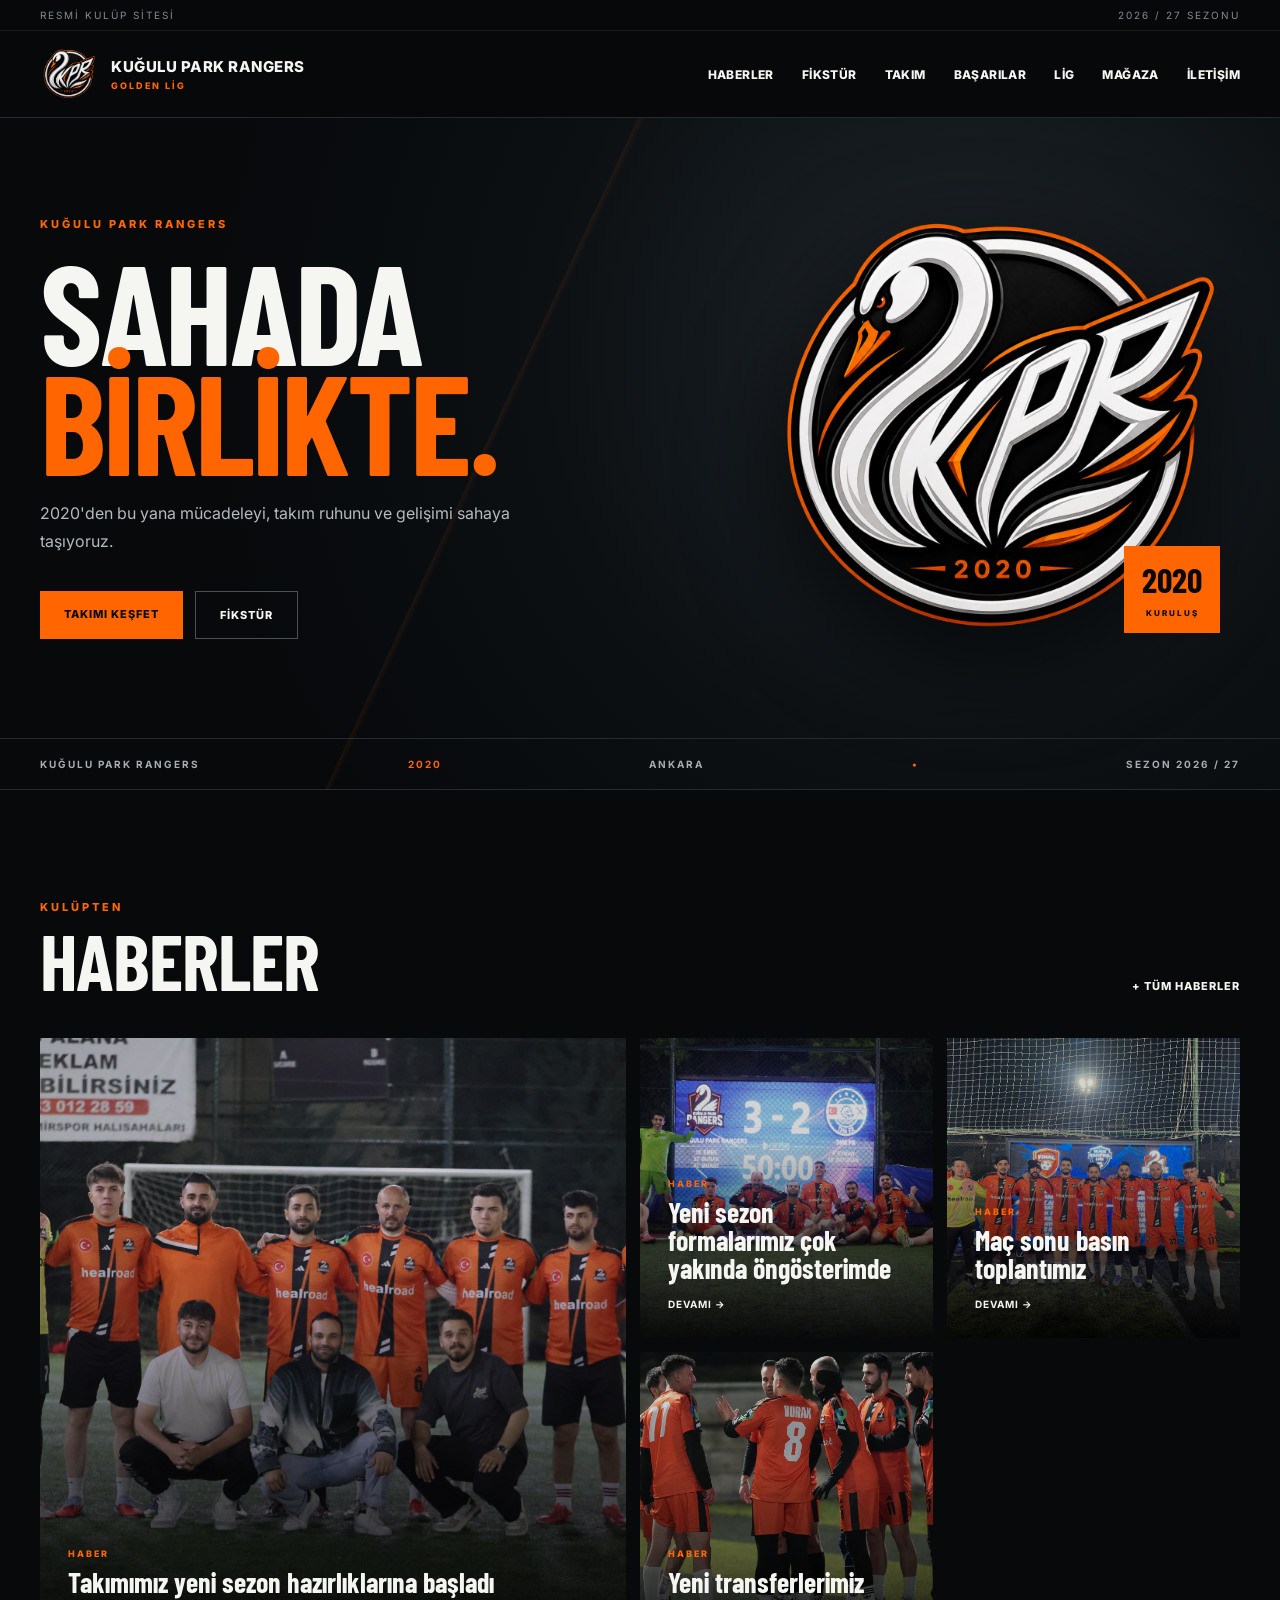
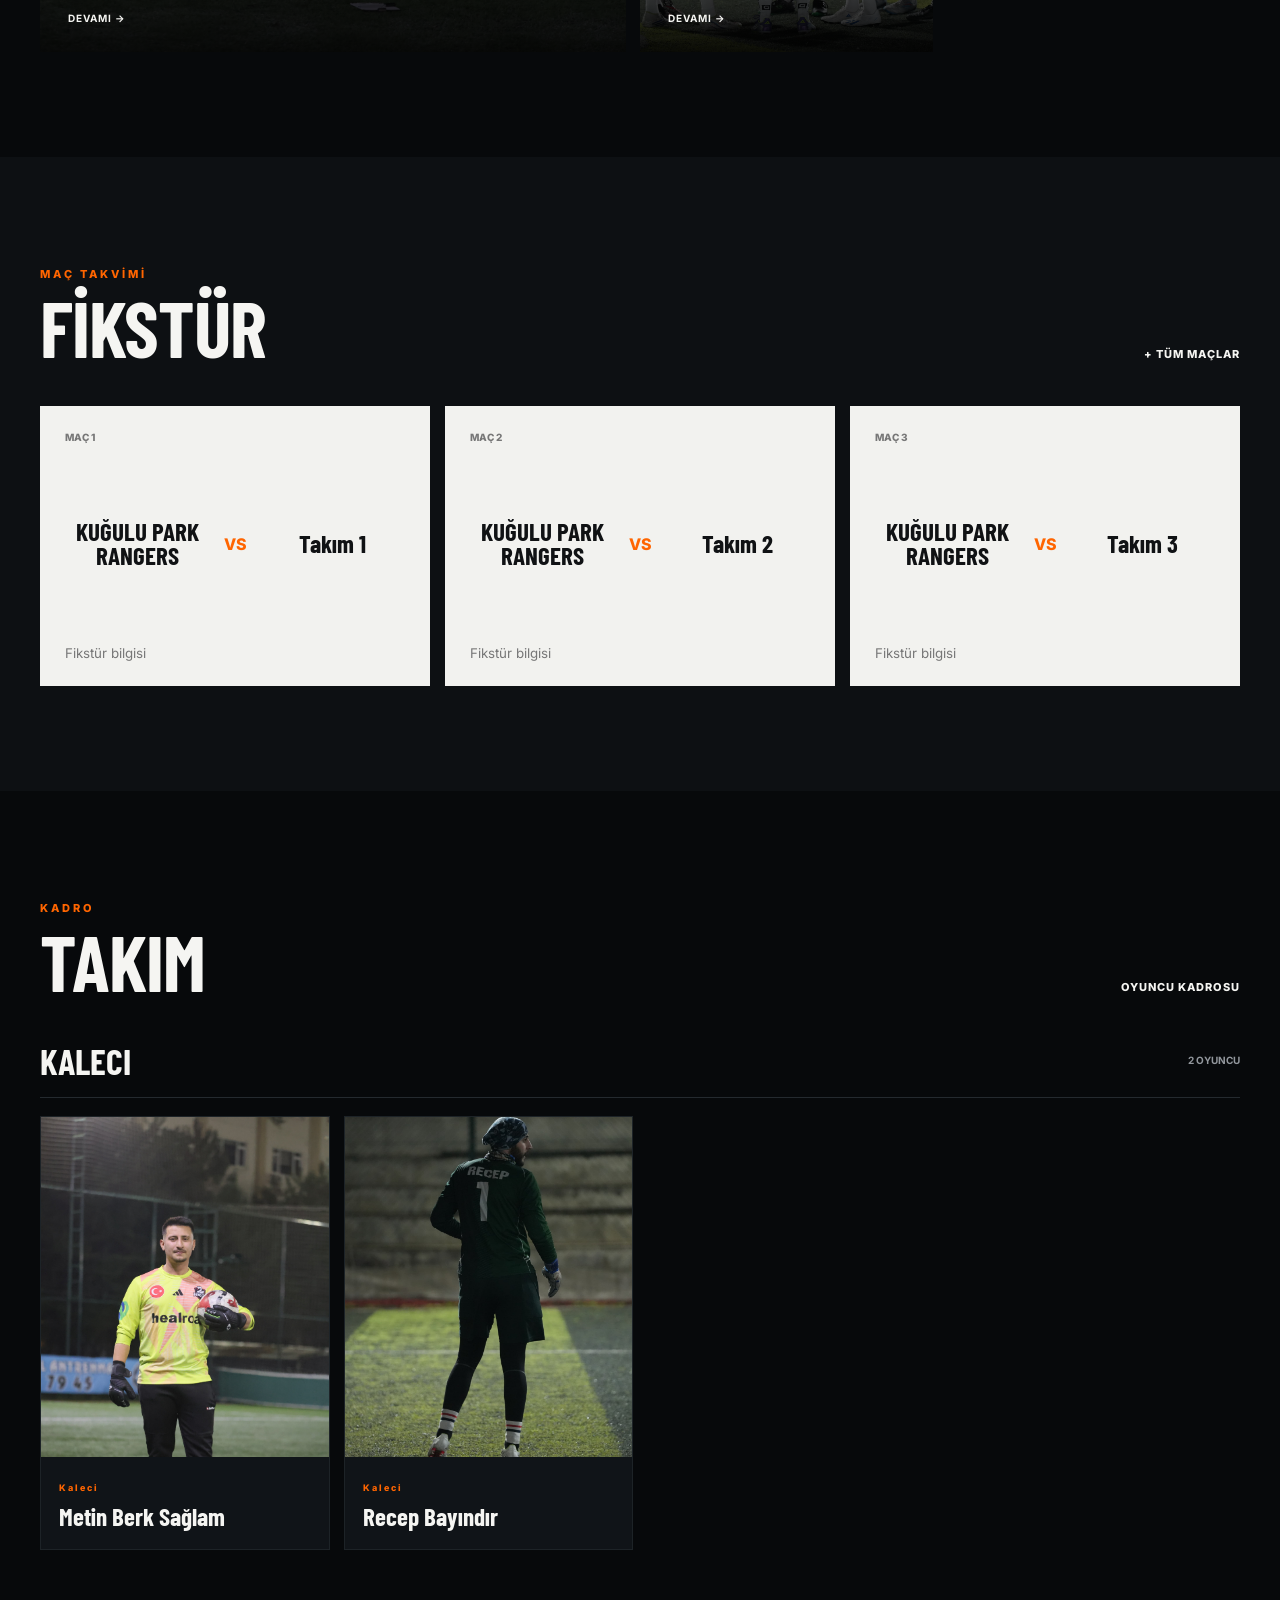
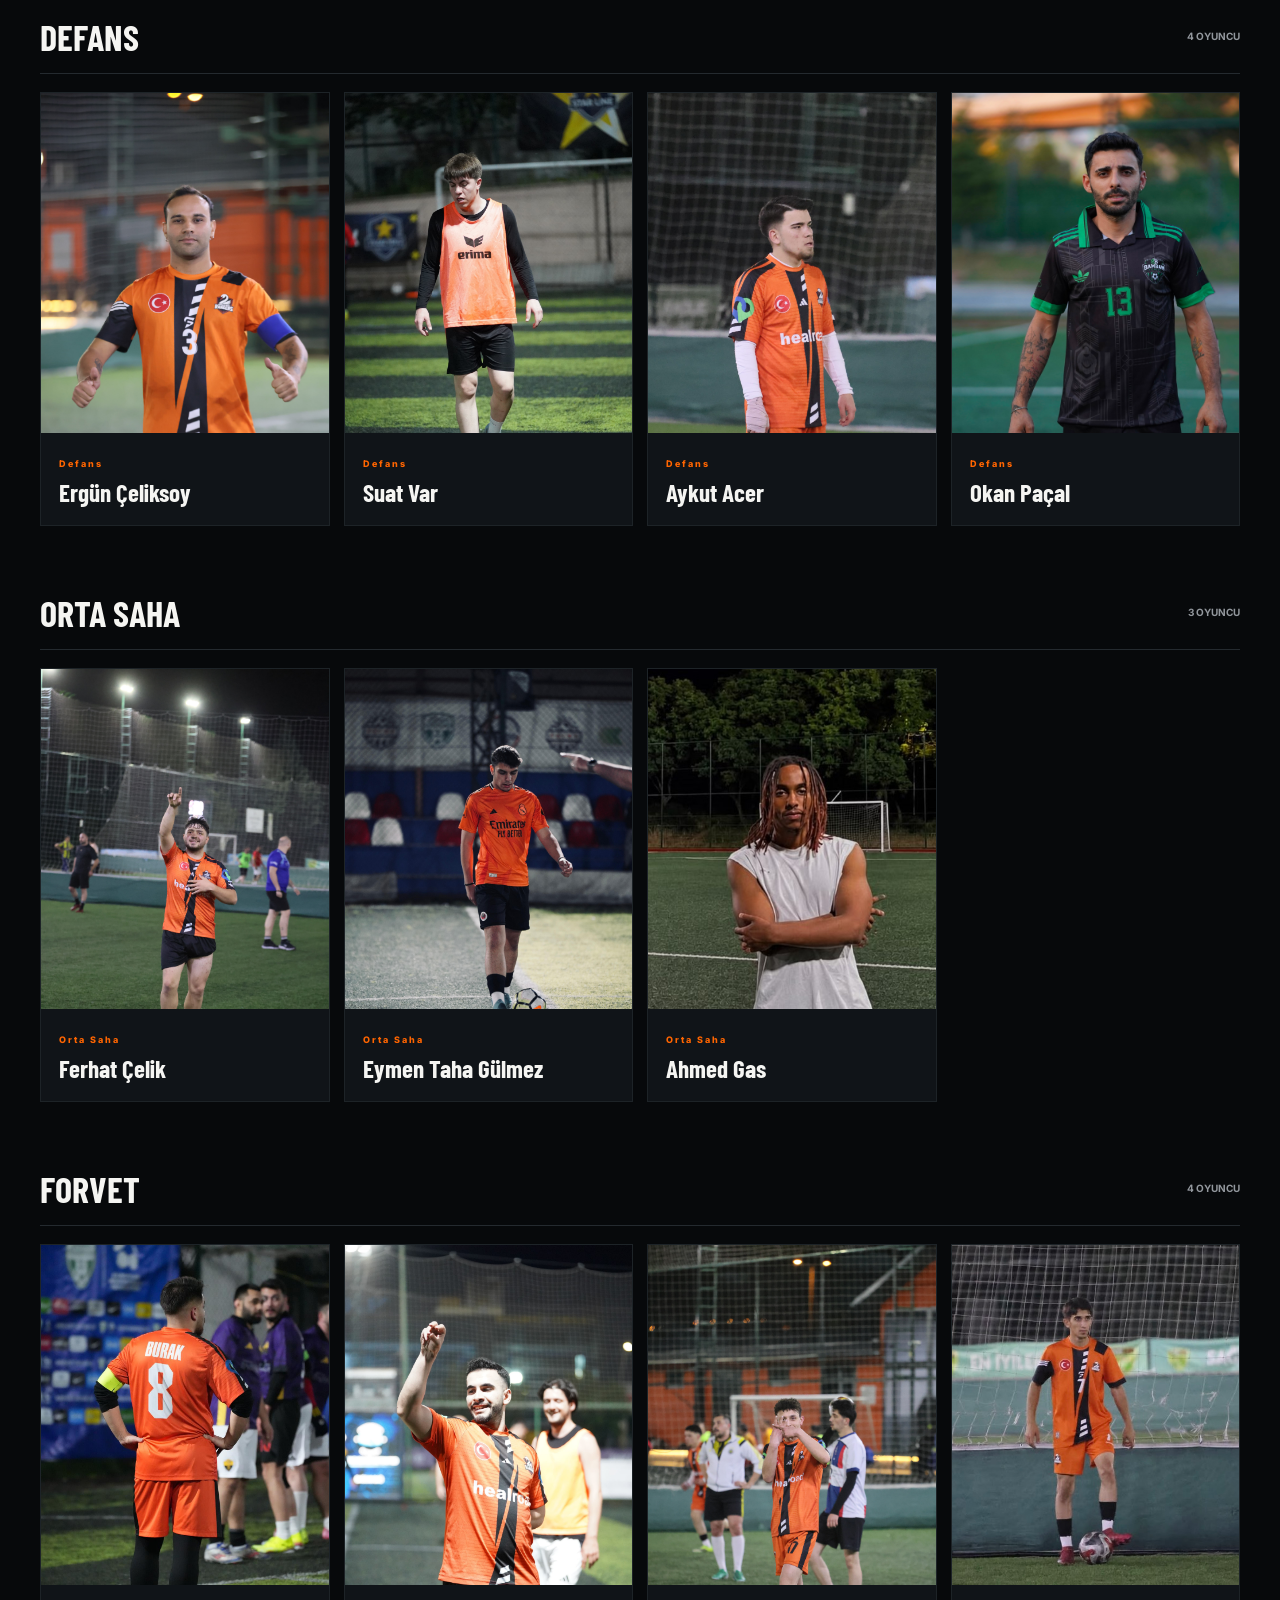
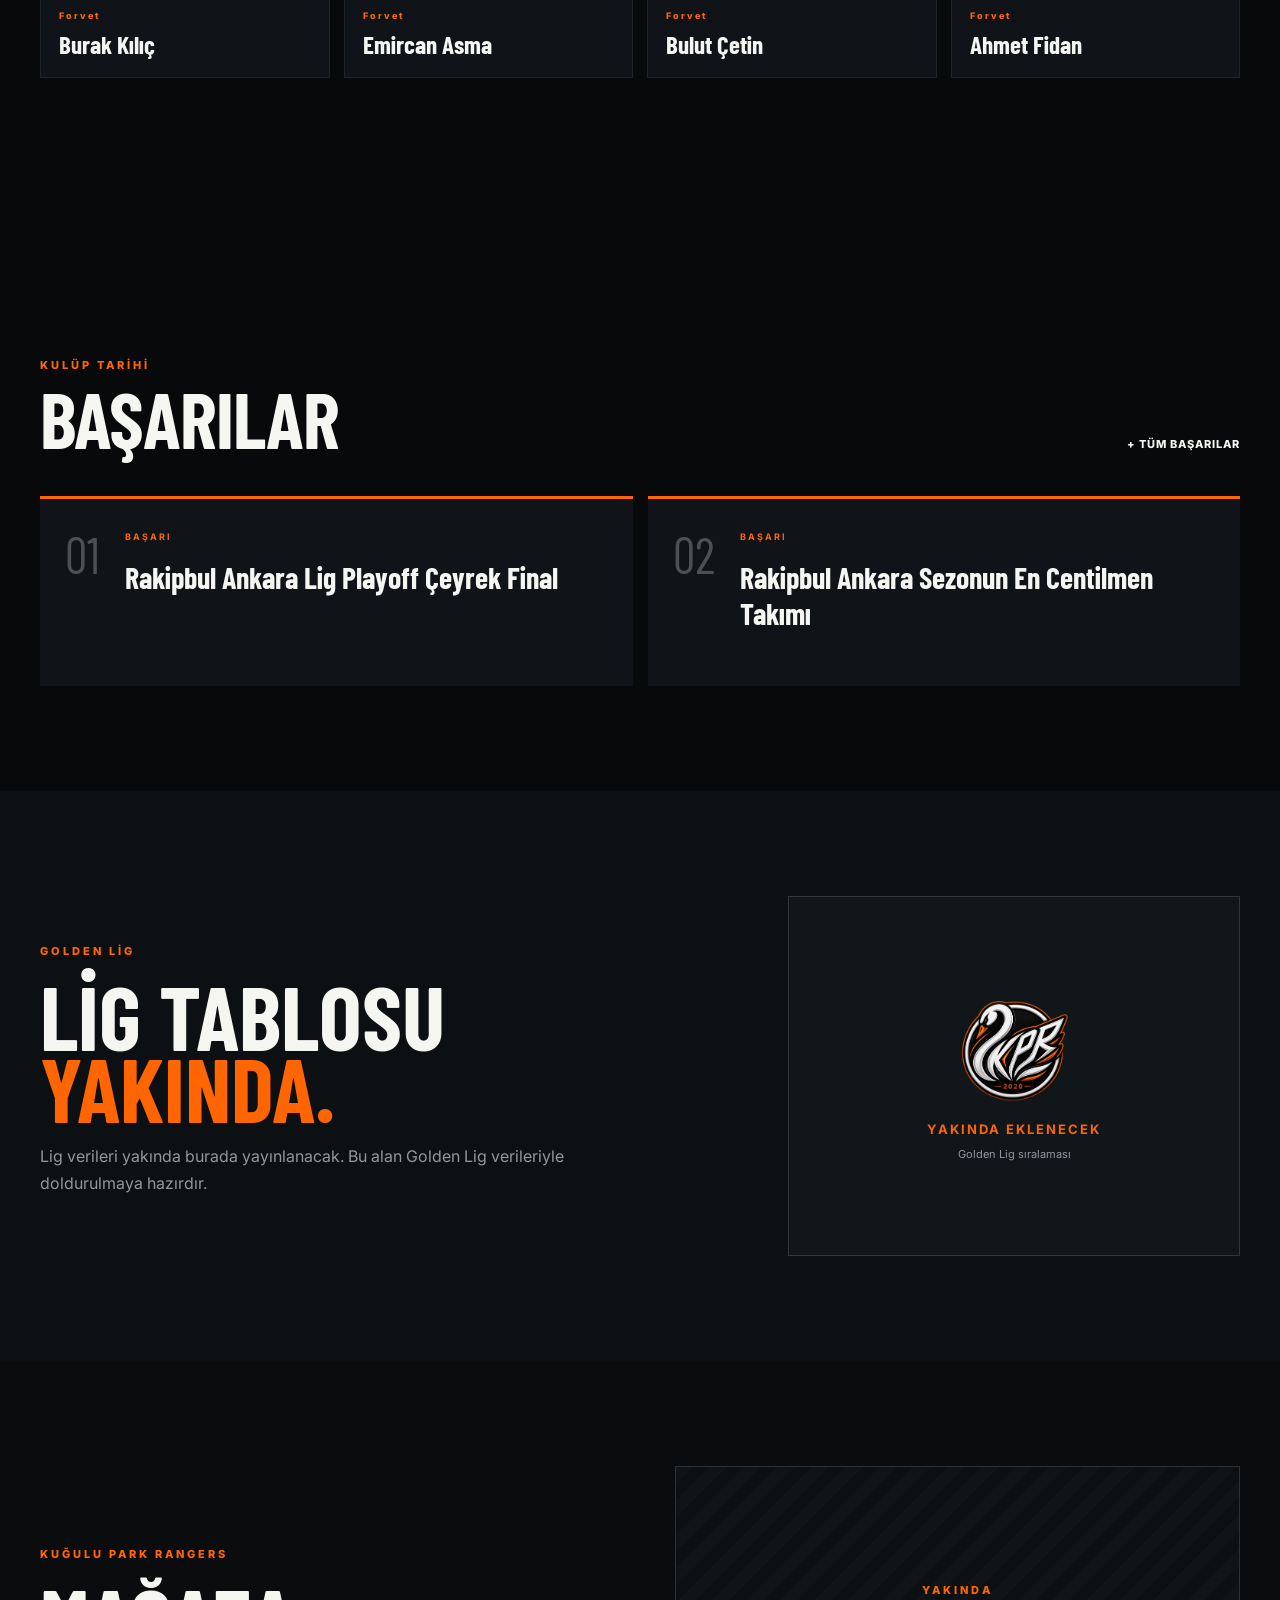
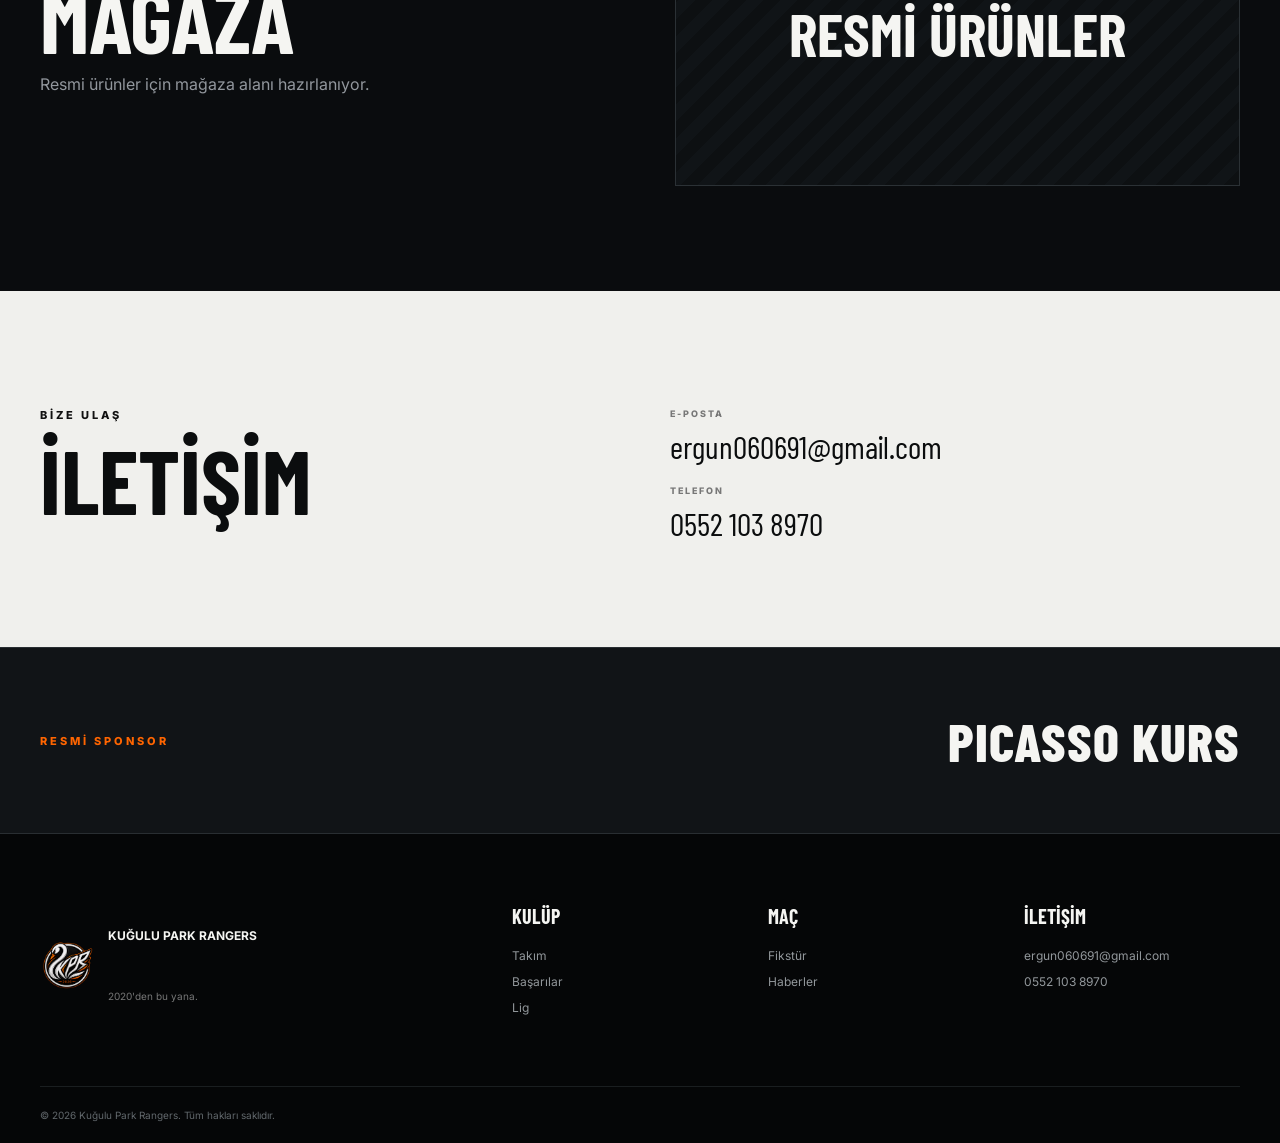
==== index.html @ 794f6999 "Add files via upload" ====
<!doctype html>
<html lang="tr">
<head>
<meta charset="utf-8">
<meta name="viewport" content="width=device-width,initial-scale=1">
<meta name="description" content="Kuğulu Park Rangers resmi kulüp sitesi">
<title>Kuğulu Park Rangers | Resmi Site</title>
<link rel="preconnect" href="https://fonts.googleapis.com">
<link rel="preconnect" href="https://fonts.gstatic.com" crossorigin>
<link href="https://fonts.googleapis.com/css2?family=Barlow+Condensed:wght@500;600;700;800&family=Inter:wght@400;500;600;700;800&display=swap" rel="stylesheet">
<link rel="stylesheet" href="css/style.css">
</head>
<body>
<header class="site-header">
  <div class="utility">
    <div class="wrap utility-in">
      <span>RESMİ KULÜP SİTESİ</span>
      <span>2026 / 27 SEZONU</span>
    </div>
  </div>
  <nav class="nav wrap">
    <a class="brand" href="index.html">
      <img src="assets/logo/logo.png" alt="Kuğulu Park Rangers">
      <span>KUĞULU PARK RANGERS<small>GOLDEN LİG</small></span>
    </a>
    <button class="menu-toggle" aria-label="Menüyü aç">☰</button>
    <div class="menu">
      <a href="#haberler">HABERLER</a>
      <a href="#takvim">FİKSTÜR</a>
      <a href="#takim">TAKIM</a>
      <a href="#basarilar">BAŞARILAR</a>
      <a href="#lig">LİG</a>
      <a href="#magaza">MAĞAZA</a>
      <a href="#iletisim">İLETİŞİM</a>
    </div>
  </nav>
</header>

<main>
<section class="hero">
  <div class="hero-grid wrap">
    <div class="hero-copy">
      <div class="eyebrow">KUĞULU PARK RANGERS</div>
      <h1>SAHADA<br><em>BİRLİKTE.</em></h1>
      <p>2020'den bu yana mücadeleyi, takım ruhunu ve gelişimi sahaya taşıyoruz.</p>
      <div class="hero-actions">
        <a class="btn orange" href="#takim">TAKIMI KEŞFET</a>
        <a class="btn line" href="#takvim">FİKSTÜR</a>
      </div>
    </div>
    <div class="hero-mark">
      <img src="assets/logo/logo.png" alt="">
      <div class="hero-stamp"><b>2020</b><span>KURULUŞ</span></div>
    </div>
  </div>
  <div class="hero-bottom">
    <div class="wrap ticker">
      <span>KUĞULU PARK RANGERS</span><b>2020</b><span>ANKARA</span><b>•</b><span>SEZON 2026 / 27</span>
    </div>
  </div>
</section>

<section id="haberler" class="section news-section">
  <div class="wrap">
    <div class="section-title"><div><span class="eyebrow">KULÜPTEN</span><h2>HABERLER</h2></div><span class="plus">+ TÜM HABERLER</span></div>
    <div id="news-grid" class="news-grid"></div>
  </div>
</section>

<section id="takvim" class="section dark-section">
  <div class="wrap">
    <div class="section-title"><div><span class="eyebrow">MAÇ TAKVİMİ</span><h2>FİKSTÜR</h2></div><span class="plus">+ TÜM MAÇLAR</span></div>
    <div id="fixtures" class="fixture-grid"></div>
  </div>
</section>

<section id="takim" class="section team-section">
  <div class="wrap">
    <div class="section-title"><div><span class="eyebrow">KADRO</span><h2>TAKIM</h2></div><span class="plus">OYUNCU KADROSU</span></div>
    <div id="squads"></div>
  </div>
</section>

<section id="basarilar" class="section achievement-section">
  <div class="wrap">
    <div class="section-title"><div><span class="eyebrow">KULÜP TARİHİ</span><h2>BAŞARILAR</h2></div><span class="plus">+ TÜM BAŞARILAR</span></div>
    <div id="achievements" class="achievement-grid"></div>
  </div>
</section>

<section id="lig" class="section league-section">
  <div class="wrap league-wrap">
    <div>
      <span class="eyebrow">GOLDEN LİG</span>
      <h2>LİG TABLOSU<br><em>YAKINDA.</em></h2>
      <p>Lig verileri yakında burada yayınlanacak. Bu alan Golden Lig verileriyle doldurulmaya hazırdır.</p>
    </div>
    <div class="league-card">
      <div class="league-badge"><img src="assets/logo/logo.png" alt=""></div>
      <strong>YAKINDA EKLENECEK</strong>
      <span>Golden Lig sıralaması</span>
    </div>
  </div>
</section>

<section id="magaza" class="section shop-section">
  <div class="wrap shop-wrap">
    <div>
      <span class="eyebrow">KUĞULU PARK RANGERS</span>
      <h2>MAĞAZA</h2>
      <p>Resmi ürünler için mağaza alanı hazırlanıyor.</p>
    </div>
    <div class="shop-placeholder">
      <span>YAKINDA</span>
      <b>RESMİ ÜRÜNLER</b>
    </div>
  </div>
</section>

<section id="iletisim" class="section contact-section">
  <div class="wrap contact-grid">
    <div><span class="eyebrow">BİZE ULAŞ</span><h2>İLETİŞİM</h2></div>
    <div class="contact-card">
      <span>E-POSTA</span><a href="mailto:ergun060691@gmail.com">ergun060691@gmail.com</a>
      <span>TELEFON</span><a href="tel:05521038970">0552 103 8970</a>
    </div>
  </div>
</section>

<section class="sponsor-section">
  <div class="wrap sponsor-in">
    <span class="eyebrow">RESMİ SPONSOR</span>
    <div class="sponsor-name">PICASSO KURS</div>
  </div>
</section>
</main>

<footer>
  <div class="wrap footer-grid">
    <div class="footer-brand"><img src="assets/logo/logo.png" alt=""><strong>KUĞULU PARK RANGERS</strong><span>2020'den bu yana.</span></div>
    <div><h4>KULÜP</h4><a href="#takim">Takım</a><a href="#basarilar">Başarılar</a><a href="#lig">Lig</a></div>
    <div><h4>MAÇ</h4><a href="#takvim">Fikstür</a><a href="#haberler">Haberler</a></div>
    <div><h4>İLETİŞİM</h4><a href="mailto:ergun060691@gmail.com">ergun060691@gmail.com</a><a href="tel:05521038970">0552 103 8970</a></div>
  </div>
  <div class="wrap copyright">© 2026 Kuğulu Park Rangers. Tüm hakları saklıdır.</div>
</footer>
<script src="js/data.js"></script>
<script src="js/app.js"></script>
</body>
</html>
---- css/style.css ----
:root{--black:#07090b;--black2:#0d1013;--panel:#12161a;--orange:#ff6500;--white:#f5f5f2;--muted:#92979d;--line:#242a2f}*{box-sizing:border-box}html{scroll-behavior:smooth}body{margin:0;background:var(--black);color:var(--white);font-family:Inter,Arial,sans-serif}a{color:inherit;text-decoration:none}.wrap{width:min(1420px,calc(100% - 80px));margin:auto}.site-header{position:sticky;top:0;z-index:50;background:rgba(7,9,11,.94);backdrop-filter:blur(16px);border-bottom:1px solid var(--line)}.utility{font-size:10px;letter-spacing:2px;color:#858b90;border-bottom:1px solid #171b1e}.utility-in{height:30px;display:flex;justify-content:space-between;align-items:center}.nav{height:86px;display:flex;align-items:center;gap:35px}.brand{display:flex;align-items:center;gap:13px;margin-right:auto}.brand img{width:58px;height:58px;object-fit:contain}.brand span{font-weight:800;letter-spacing:.5px;font-size:15px}.brand small{display:block;color:var(--orange);font-size:9px;letter-spacing:2px;margin-top:4px}.menu{display:flex;gap:28px;align-items:center}.menu a,.admin-link{font-size:12px;font-weight:800;letter-spacing:.4px}.menu a:hover,.admin-link:hover{color:var(--orange)}.admin-link{border:1px solid #353b40;padding:11px 14px}.menu-toggle{display:none;background:none;border:0;color:white;font-size:26px}.hero{min-height:670px;position:relative;overflow:hidden;background:radial-gradient(circle at 75% 35%,#20262b 0,#0c1013 40%,#07090b 72%)}.hero:before{content:"";position:absolute;inset:0;background:linear-gradient(115deg,transparent 40%,rgba(255,101,0,.08) 40.1%,transparent 40.5%)}.hero-grid{min-height:620px;display:grid;grid-template-columns:1.1fr .9fr;align-items:center;position:relative}.eyebrow{font-size:11px;font-weight:800;letter-spacing:3px;color:var(--orange)}h1,h2,h3,h4{font-family:"Barlow Condensed",sans-serif;margin:0}.hero h1{font-size:clamp(80px,11vw,170px);line-height:.78;letter-spacing:-3px;margin:24px 0}.hero h1 em,h2 em{font-style:normal;color:var(--orange)}.hero p{max-width:520px;color:#b5babd;line-height:1.8}.hero-actions{display:flex;gap:12px;margin-top:35px}.btn{padding:16px 24px;font-size:11px;font-weight:800;letter-spacing:1px}.btn.orange{background:var(--orange);color:#090a0b}.btn.line{border:1px solid #4a5055}.hero-mark{justify-self:end;position:relative;width:min(510px,90%);aspect-ratio:1}.hero-mark img{width:100%;height:100%;object-fit:contain;filter:drop-shadow(0 30px 50px rgba(0,0,0,.7))}.hero-stamp{position:absolute;bottom:40px;right:20px;background:var(--orange);color:#080909;padding:13px 18px;text-align:center}.hero-stamp b{font-family:"Barlow Condensed";font-size:34px;display:block}.hero-stamp span{font-size:8px;font-weight:800;letter-spacing:2px}.hero-bottom{border-top:1px solid #252b2f;border-bottom:1px solid #252b2f}.ticker{height:50px;display:flex;align-items:center;justify-content:space-between;font-size:10px;font-weight:700;letter-spacing:2px;color:#a8adb1}.ticker b{color:var(--orange)}.section{padding:105px 0}.dark-section{background:var(--black2)}.section-title{display:flex;align-items:end;justify-content:space-between;margin-bottom:45px}.section-title h2{font-size:78px;line-height:.85;margin-top:12px;letter-spacing:-1px}.plus{font-size:11px;font-weight:800;letter-spacing:1px}.news-grid{display:grid;grid-template-columns:2fr 1fr 1fr;gap:14px}.news-card{min-height:300px;position:relative;background:var(--panel);overflow:hidden}.news-card.featured{min-height:500px;grid-row:span 2}.news-img{position:absolute;inset:0;background:linear-gradient(135deg,#171b1f,#080a0b)}.news-img img{width:100%;height:100%;object-fit:cover;opacity:.82}.news-overlay{position:absolute;inset:0;display:flex;flex-direction:column;justify-content:end;padding:28px;background:linear-gradient(transparent 35%,rgba(0,0,0,.9))}.news-overlay span{font-size:9px;color:var(--orange);font-weight:800;letter-spacing:2px}.news-overlay h3{font-size:28px;line-height:1;margin:9px 0 16px}.news-overlay b{font-size:10px;letter-spacing:1px}.fixture-grid{display:grid;grid-template-columns:repeat(3,1fr);gap:15px}.fixture{background:#f2f2ef;color:#101214;min-height:280px;padding:25px;display:flex;flex-direction:column;justify-content:space-between}.fixture>span{font-size:10px;font-weight:800;color:#777}.fixture-teams{display:grid;grid-template-columns:1fr auto 1fr;align-items:center;gap:14px;text-align:center}.fixture-teams b{font-family:"Barlow Condensed";font-size:25px;line-height:.95}.fixture-teams i{color:var(--orange);font-style:normal;font-weight:800}.fixture small{color:#777}.squad-block{margin-bottom:65px}.squad-head{display:flex;align-items:center;justify-content:space-between;border-bottom:1px solid var(--line);padding-bottom:15px;margin-bottom:18px}.squad-head h3{font-size:36px}.squad-head span{font-size:10px;color:var(--muted);font-weight:700}.player-grid{display:grid;grid-template-columns:repeat(4,1fr);gap:14px}.player{background:#101418;min-height:350px;border:1px solid #1d2327}.player-photo{
    height:340px;
    width:100%;
    background:linear-gradient(145deg,#191e22,#090b0c);
    display:flex;
    align-items:flex-end;
    justify-content:center;
    overflow:hidden;
    position:relative;
}

.player-photo img{
    width:100%;
    height:100%;
    display:block;
    object-fit:cover;
    object-position:center top;
}.player-info{padding:18px}.player-info span{font-size:9px;color:var(--orange);font-weight:800;letter-spacing:2px}.player-info h4{font-size:25px;margin-top:6px}.achievement-grid{display:grid;grid-template-columns:1fr 1fr;gap:15px}.achievement{min-height:190px;border-top:3px solid var(--orange);background:#101418;padding:25px;display:flex;gap:25px}.achievement>span{font-family:"Barlow Condensed";font-size:50px;color:#4b5055}.achievement b{font-size:9px;letter-spacing:2px;color:var(--orange)}.achievement h3{font-size:30px;margin-top:15px}.league-section{background:#0d1012}.league-wrap{display:grid;grid-template-columns:1.2fr .8fr;align-items:center;gap:70px}.league-wrap h2{font-size:90px;line-height:.8;margin:20px 0}.league-wrap p{color:var(--muted);max-width:540px;line-height:1.7}.league-card{min-height:360px;border:1px solid #30363a;background:#11161a;display:flex;align-items:center;justify-content:center;flex-direction:column;gap:10px}.league-badge{width:120px;height:120px}.league-badge img{width:100%;height:100%;object-fit:contain}.league-card strong{font-size:13px;letter-spacing:2px;color:var(--orange)}.league-card span{font-size:11px;color:var(--muted)}.shop-section{background:#0a0c0e}.shop-wrap{display:grid;grid-template-columns:1fr 1fr;gap:70px;align-items:center}.shop-wrap h2,.contact-grid h2{font-size:90px;line-height:.8;margin:20px 0}.shop-wrap p{color:var(--muted)}.shop-placeholder{height:320px;border:1px solid #2b3135;background:repeating-linear-gradient(135deg,#101417,#101417 12px,#0d1012 12px,#0d1012 24px);display:flex;flex-direction:column;align-items:center;justify-content:center}.shop-placeholder span{color:var(--orange);font-size:11px;font-weight:800;letter-spacing:3px}.shop-placeholder b{font-family:"Barlow Condensed";font-size:60px}.contact-section{background:#f0f0ed;color:#0b0d0e}.contact-grid{display:grid;grid-template-columns:1fr 1fr;align-items:center;gap:60px}.contact-section .eyebrow{color:#111}.contact-card{display:grid;gap:8px}.contact-card span{font-size:9px;letter-spacing:2px;color:#777;font-weight:800;margin-top:12px}.contact-card a{font-family:"Barlow Condensed";font-size:32px}.sponsor-section{background:#111417;border-top:1px solid #292e32;border-bottom:1px solid #292e32;padding:60px 0}.sponsor-in{display:flex;align-items:center;justify-content:space-between}.sponsor-name{font-family:"Barlow Condensed";font-weight:800;font-size:54px;letter-spacing:1px}footer{background:#050607;padding:70px 0 0}.footer-grid{display:grid;grid-template-columns:2fr repeat(3,1fr);gap:40px;padding-bottom:60px}.footer-grid h4{font-size:20px;margin-bottom:20px}.footer-grid a{display:block;color:#92979b;font-size:12px;margin:11px 0}.footer-brand{display:grid;grid-template-columns:55px auto;column-gap:13px;align-items:center}.footer-brand img{width:55px;height:55px;grid-row:span 2}.footer-brand strong{font-size:12px}.footer-brand span{font-size:10px;color:#777}.copyright{border-top:1px solid #1a1e20;padding:22px 0;color:#62686c;font-size:10px}@media(max-width:900px){.wrap{width:min(100% - 30px,1420px)}.menu{display:none;position:absolute;top:116px;left:0;right:0;background:#090b0c;padding:20px;flex-direction:column;align-items:flex-start}.menu.open{display:flex}.menu-toggle{display:block}.admin-link{display:none}.hero-grid,.league-wrap,.shop-wrap,.contact-grid{grid-template-columns:1fr}.hero{min-height:auto}.hero-grid{padding:80px 0}.hero-mark{justify-self:center;margin-top:30px;width:280px}.news-grid{grid-template-columns:1fr}.news-card.featured{min-height:390px}.player-grid{grid-template-columns:repeat(2,1fr)}.achievement-grid,.fixture-grid{grid-template-columns:1fr}.section-title h2,.league-wrap h2,.shop-wrap h2,.contact-grid h2{font-size:58px}.footer-grid{grid-template-columns:1fr 1fr}.sponsor-in{align-items:flex-start;gap:20px;flex-direction:column}}@media(max-width:520px){.utility{display:none}.nav{height:76px}.brand img{width:46px;height:46px}.brand span{font-size:11px}.hero h1{font-size:72px}.player-grid{grid-template-columns:1fr}.footer-grid{grid-template-columns:1fr}.ticker{overflow:hidden;gap:15px;white-space:nowrap}.sponsor-name{font-size:42px}}
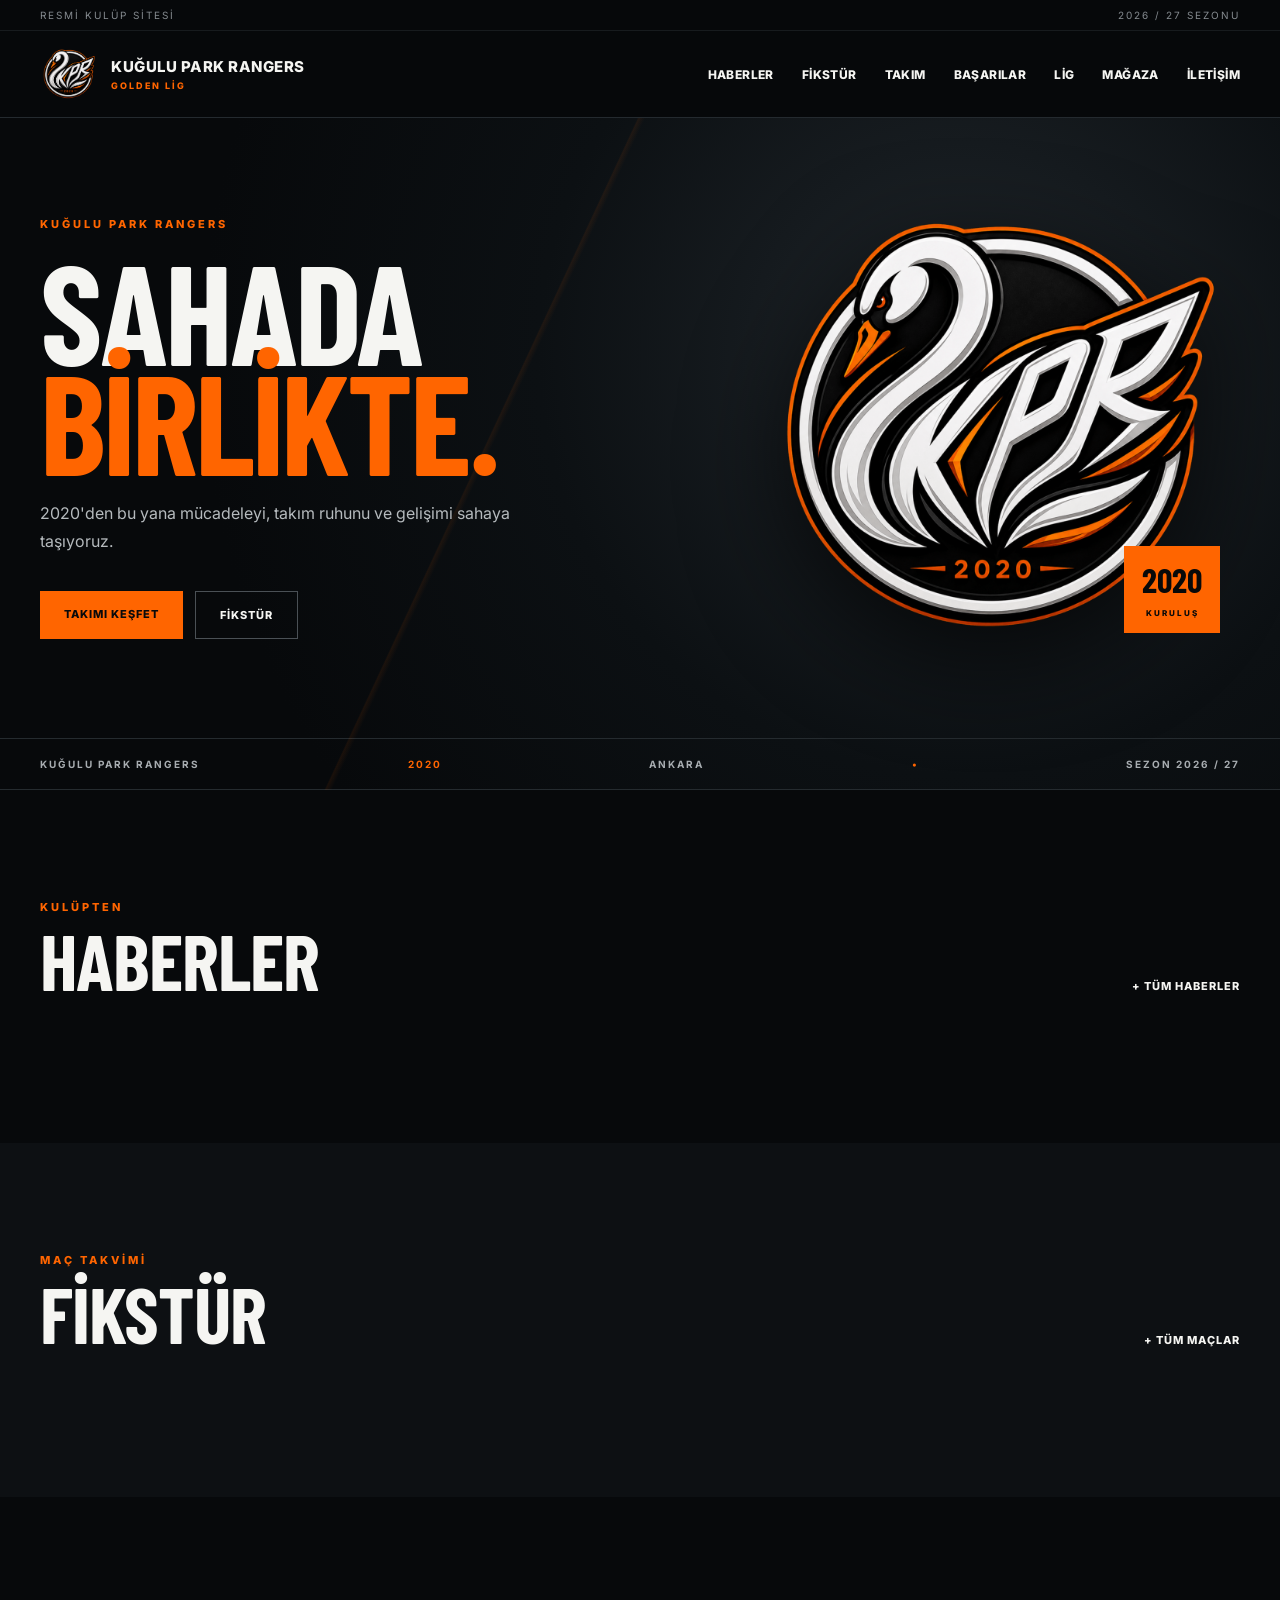
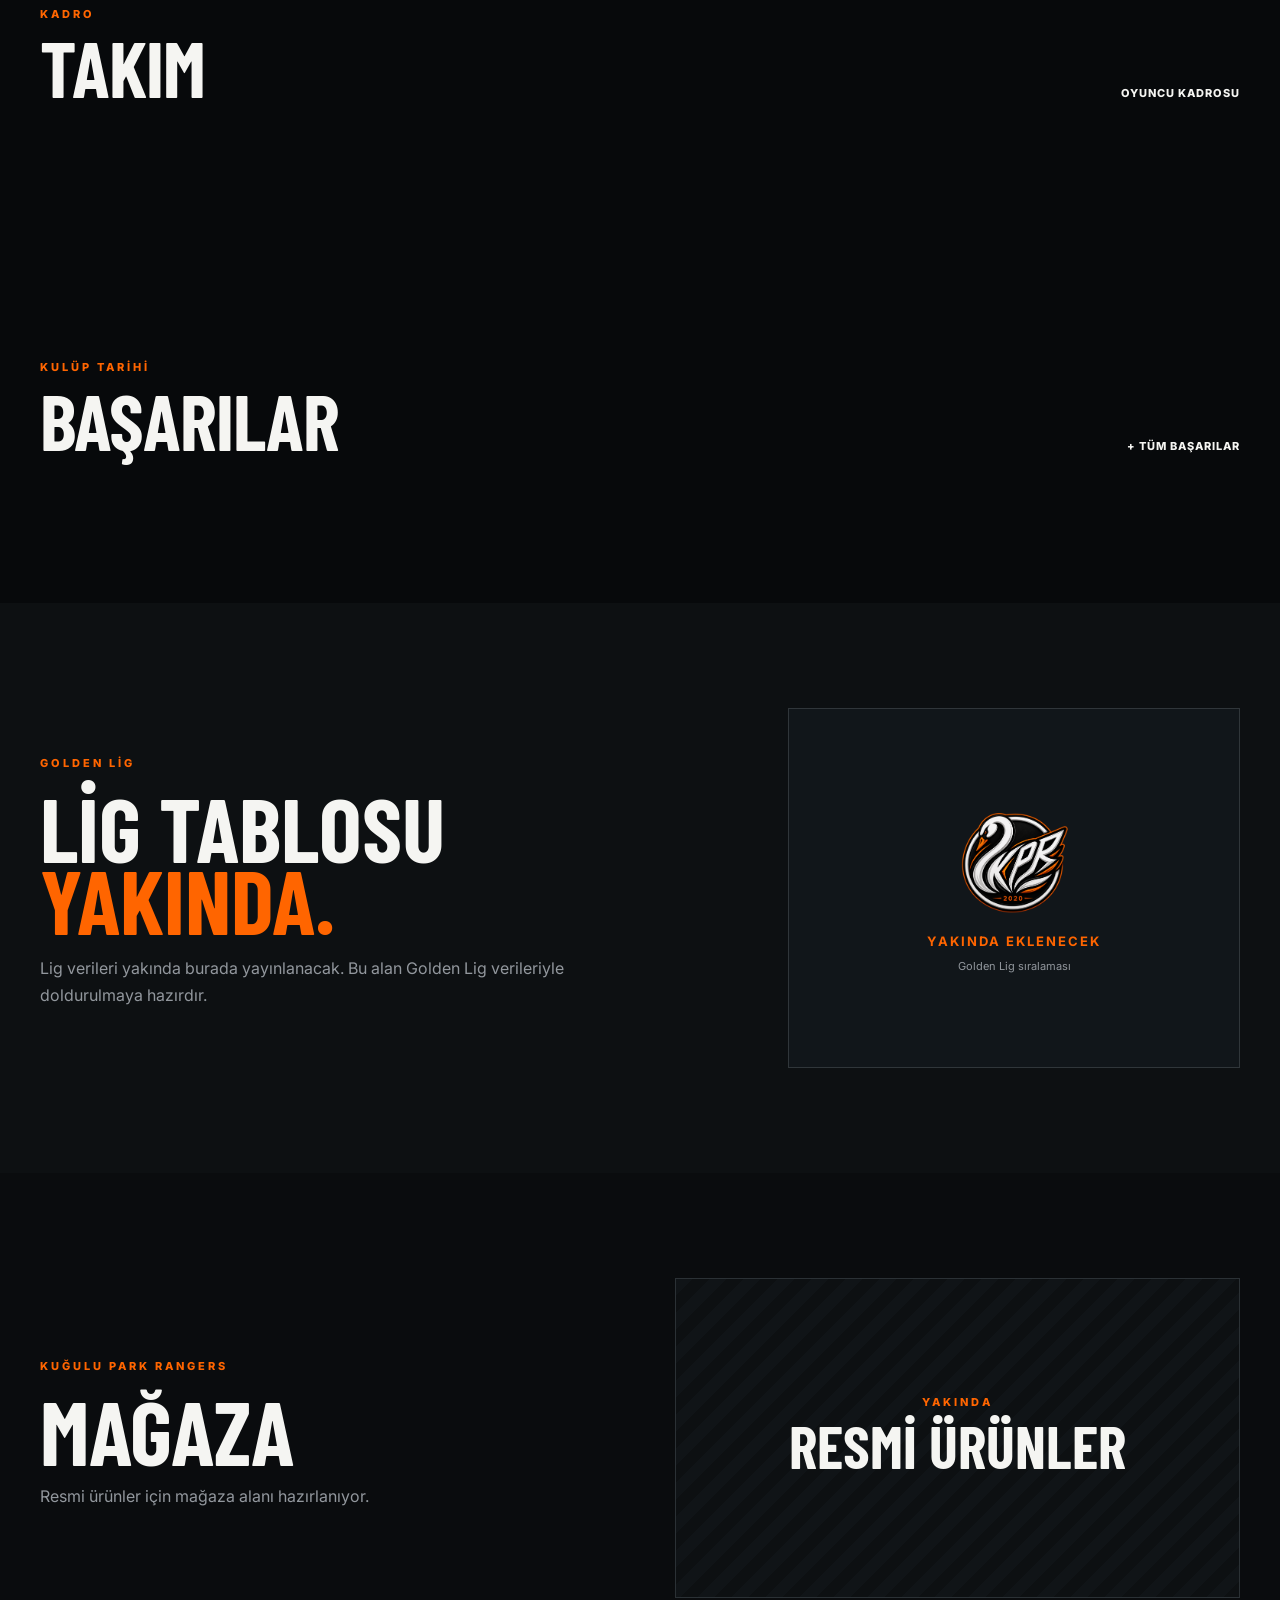
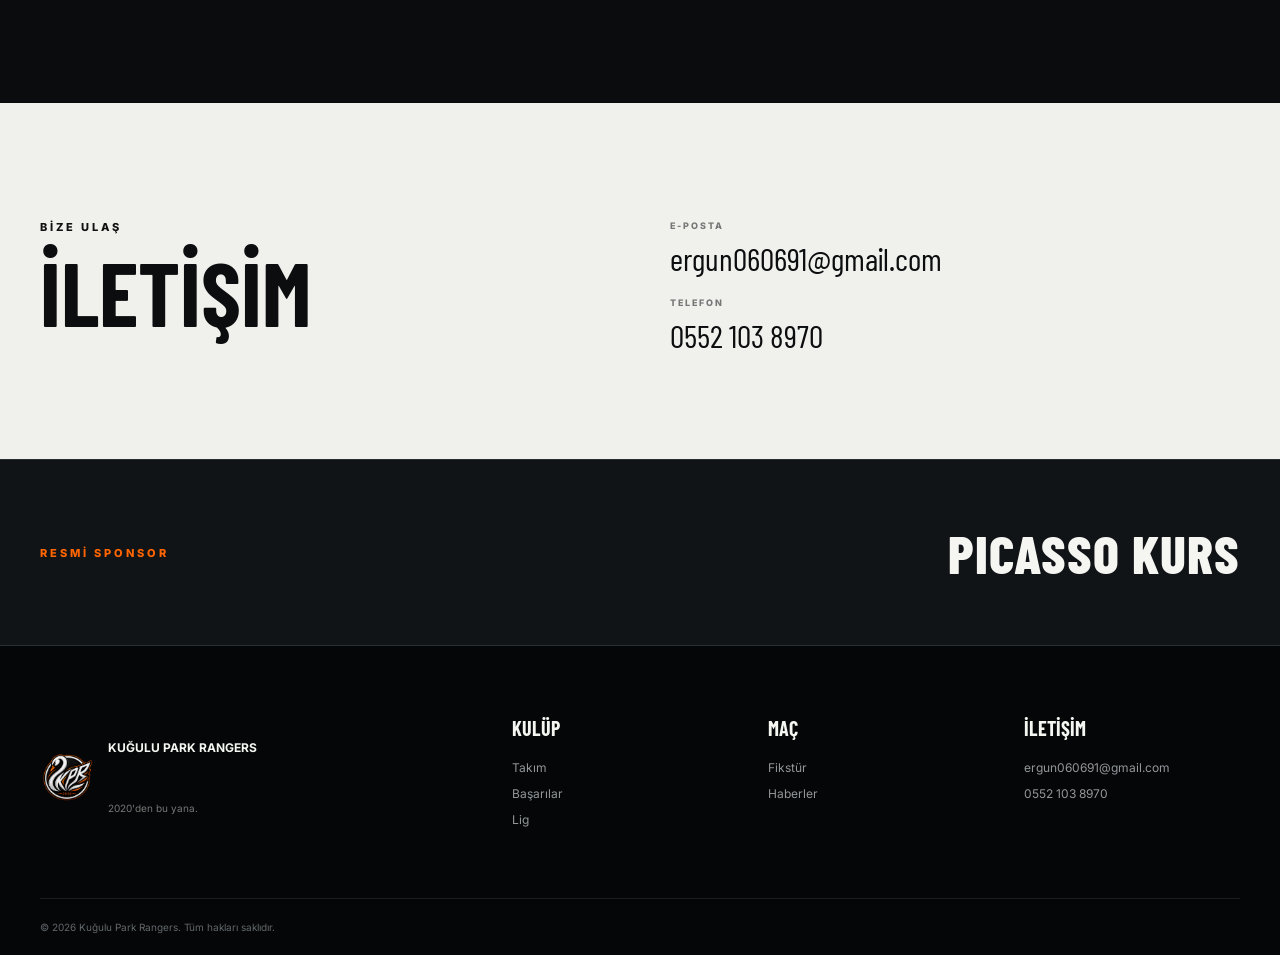
==== commit 64bf84a1: "index update" ====
--- a/index.html
+++ b/index.html
@@ -40,9 +40,9 @@
 <section class="hero">
   <div class="hero-grid wrap">
     <div class="hero-copy">
-      <div class="eyebrow">KUĞULU PARK RANGERS</div>
+      <div class="eyebrow" id="club-hero-name">KUĞULU PARK RANGERS</div>
       <h1>SAHADA<br><em>BİRLİKTE.</em></h1>
-      <p>2020'den bu yana mücadeleyi, takım ruhunu ve gelişimi sahaya taşıyoruz.</p>
+      <p><span id="club-hero-founded">2020</span>'den bu yana mücadeleyi, takım ruhunu ve gelişimi sahaya taşıyoruz.</p>
       <div class="hero-actions">
         <a class="btn orange" href="#takim">TAKIMI KEŞFET</a>
         <a class="btn line" href="#takvim">FİKSTÜR</a>
@@ -50,12 +50,12 @@
     </div>
     <div class="hero-mark">
       <img src="assets/logo/logo.png" alt="">
-      <div class="hero-stamp"><b>2020</b><span>KURULUŞ</span></div>
+      <div class="hero-stamp"><b id="club-stamp-founded">2020</b><span>KURULUŞ</span></div>
     </div>
   </div>
   <div class="hero-bottom">
     <div class="wrap ticker">
-      <span>KUĞULU PARK RANGERS</span><b>2020</b><span>ANKARA</span><b>•</b><span>SEZON 2026 / 27</span>
+      <span id="ticker-name">KUĞULU PARK RANGERS</span><b id="ticker-founded">2020</b><span>ANKARA</span><b>•</b><span>SEZON 2026 / 27</span>
     </div>
   </div>
 </section>
@@ -97,7 +97,7 @@
     </div>
     <div class="league-card">
       <div class="league-badge"><img src="assets/logo/logo.png" alt=""></div>
-      <strong>YAKINDA EKLENECEK</strong>
+      <strong id="league-status">YAKINDA EKLENECEK</strong>
       <span>Golden Lig sıralaması</span>
     </div>
   </div>
@@ -121,8 +121,8 @@
   <div class="wrap contact-grid">
     <div><span class="eyebrow">BİZE ULAŞ</span><h2>İLETİŞİM</h2></div>
     <div class="contact-card">
-      <span>E-POSTA</span><a href="mailto:ergun060691@gmail.com">ergun060691@gmail.com</a>
-      <span>TELEFON</span><a href="tel:05521038970">0552 103 8970</a>
+      <span>E-POSTA</span><a id="contact-email" href="mailto:ergun060691@gmail.com">ergun060691@gmail.com</a>
+      <span>TELEFON</span><a id="contact-phone" href="tel:05521038970">0552 103 8970</a>
     </div>
   </div>
 </section>
@@ -130,21 +130,175 @@
 <section class="sponsor-section">
   <div class="wrap sponsor-in">
     <span class="eyebrow">RESMİ SPONSOR</span>
-    <div class="sponsor-name">PICASSO KURS</div>
+    <div class="sponsor-name" id="sponsor-name">PICASSO KURS</div>
   </div>
 </section>
 </main>
 
 <footer>
   <div class="wrap footer-grid">
-    <div class="footer-brand"><img src="assets/logo/logo.png" alt=""><strong>KUĞULU PARK RANGERS</strong><span>2020'den bu yana.</span></div>
+    <div class="footer-brand"><img src="assets/logo/logo.png" alt=""><strong id="footer-club-name">KUĞULU PARK RANGERS</strong><span id="footer-club-founded">2020'den bu yana.</span></div>
     <div><h4>KULÜP</h4><a href="#takim">Takım</a><a href="#basarilar">Başarılar</a><a href="#lig">Lig</a></div>
     <div><h4>MAÇ</h4><a href="#takvim">Fikstür</a><a href="#haberler">Haberler</a></div>
-    <div><h4>İLETİŞİM</h4><a href="mailto:ergun060691@gmail.com">ergun060691@gmail.com</a><a href="tel:05521038970">0552 103 8970</a></div>
+    <div><h4>İLETİŞİM</h4><a id="footer-email" href="mailto:ergun060691@gmail.com">ergun060691@gmail.com</a><a id="footer-phone" href="tel:05521038970">0552 103 8970</a></div>
   </div>
   <div class="wrap copyright">© 2026 Kuğulu Park Rangers. Tüm hakları saklıdır.</div>
 </footer>
-<script src="js/data.js"></script>
-<script src="js/app.js"></script>
+
+<script>
+"use strict";
+
+const SUPABASE_URL = "https://htzttiwasmvxibpzsdrw.supabase.co";
+const SUPABASE_KEY = "eyJhbGciOiJIUzI1NiIsInR5cCI6IkpXVCJ9.eyJpc3MiOiJzdXBhYmFzZSIsInJlZiI6Imh0enR0aXdhc212eGlicHpzZHJ3Iiwicm9sZSI6ImFub24iLCJpYXQiOjE3ODY0MzE1NTMsImV4cCI6MjEwMjAwNzU1M30.UfKM4Vxt3SBaGCFtweIsvTSOkzn7tNalMtsSYdchrgk";
+const TABLE_NAME = "site_data";
+
+function escapeHTML(v){
+  return String(v ?? "").replace(/[&<>"']/g, c => ({
+    "&":"&amp;", "<":"&lt;", ">":"&gt;", '"':"&quot;", "'":"&#039;"
+  }[c]));
+}
+
+async function fetchSiteData(){
+  try {
+    const res = await fetch(`${SUPABASE_URL}/rest/v1/${TABLE_NAME}?id=eq.1&select=*&_t=${Date.now()}`, {
+      headers: {
+        "apikey": SUPABASE_KEY,
+        "Authorization": "Bearer " + SUPABASE_KEY,
+        "Accept": "application/json"
+      }
+    });
+    if(!res.ok) throw new Error("Veri okunamadı");
+    const rows = await res.json();
+    if(Array.isArray(rows) && rows.length > 0 && rows[0].data){
+      renderSite(rows[0].data);
+    }
+  } catch(e) {
+    console.error("Supabase canlı veri yükleme hatası:", e);
+  }
+}
+
+function renderSite(data){
+  // 1. KULÜP BİLGİLERİ & İLETİŞİM
+  if(data.club){
+    const c = data.club;
+    if(c.name){
+      document.querySelectorAll("#club-hero-name, #ticker-name, #footer-club-name").forEach(el => el.textContent = c.name);
+    }
+    if(c.founded){
+      document.querySelectorAll("#club-hero-founded, #club-stamp-founded, #ticker-founded").forEach(el => el.textContent = c.founded);
+      const fEl = document.getElementById("footer-club-founded");
+      if(fEl) fEl.textContent = `${c.founded}'den bu yana.`;
+    }
+    if(c.sponsor){
+      const sEl = document.getElementById("sponsor-name");
+      if(sEl) sEl.textContent = c.sponsor;
+    }
+    if(c.email){
+      document.querySelectorAll("#contact-email, #footer-email").forEach(el => {
+        el.textContent = c.email;
+        el.href = "mailto:" + c.email;
+      });
+    }
+    if(c.phone){
+      document.querySelectorAll("#contact-phone, #footer-phone").forEach(el => {
+        el.textContent = c.phone;
+        el.href = "tel:" + c.phone.replace(/\s+/g, "");
+      });
+    }
+  }
+
+  // 2. HABERLER
+  const newsBox = document.getElementById("news-grid");
+  if(newsBox && Array.isArray(data.news) && data.news.length > 0){
+    newsBox.innerHTML = data.news.map(n => `
+      <article class="news-card">
+        <div class="news-img"><img src="${escapeHTML(n.image || 'assets/logo/logo.png')}" alt="${escapeHTML(n.title)}"></div>
+        <div class="news-body">
+          <div class="news-meta"><span>${escapeHTML(n.tag || 'Kulüp')}</span><time>${escapeHTML(n.date || '')}</time></div>
+          <h3>${escapeHTML(n.title)}</h3>
+          ${n.content ? `<p>${escapeHTML(n.content)}</p>` : ''}
+        </div>
+      </article>
+    `).join("");
+  }
+
+  // 3. FİKSTÜR
+  const fixBox = document.getElementById("fixtures");
+  if(fixBox && Array.isArray(data.fixtures) && data.fixtures.length > 0){
+    fixBox.innerHTML = data.fixtures.map(f => {
+      const home = typeof f === "string" ? f : (f.home || "Kuğulu Park Rangers");
+      const away = typeof f === "string" ? "" : (f.away || "");
+      const date = typeof f === "object" ? (f.date || "") : "";
+      const time = typeof f === "object" ? (f.time || "") : "";
+      return `
+        <div class="fixture-card">
+          <div class="fixture-date"><span>${escapeHTML(date)}</span><b>${escapeHTML(time)}</b></div>
+          <div class="fixture-teams">
+            <span class="team">${escapeHTML(home)}</span>
+            <span class="vs">VS</span>
+            <span class="team">${escapeHTML(away)}</span>
+          </div>
+        </div>
+      `;
+    }).join("");
+  }
+
+  // 4. OYUNCULAR
+  const squadBox = document.getElementById("squads");
+  if(squadBox && Array.isArray(data.players) && data.players.length > 0){
+    const posOrder = ["Kaleci", "Defans", "Orta Saha", "Forvet"];
+    let html = "";
+    posOrder.forEach(pos => {
+      const group = data.players.filter(p => p.position === pos);
+      if(group.length > 0){
+        html += `<div class="squad-group"><h3 class="squad-pos-title">${escapeHTML(pos.toUpperCase())}</h3><div class="team-grid">`;
+        html += group.map(p => `
+          <div class="player-card">
+            <div class="player-img"><img src="${escapeHTML(p.image || 'assets/logo/logo.png')}" alt="${escapeHTML(p.name)}"></div>
+            <div class="player-info">
+              <span class="player-num">${escapeHTML(p.number || '')}</span>
+              <strong>${escapeHTML(p.name)}</strong>
+              <small>${escapeHTML(p.position)}</small>
+            </div>
+          </div>
+        `).join("");
+        html += `</div></div>`;
+      }
+    });
+    squadBox.innerHTML = html;
+  }
+
+  // 5. BAŞARILAR
+  const achBox = document.getElementById("achievements");
+  if(achBox && Array.isArray(data.achievements) && data.achievements.length > 0){
+    achBox.innerHTML = data.achievements.map(a => {
+      const title = typeof a === "string" ? a : (a.title || "");
+      return `
+        <div class="achievement-card">
+          <div class="achievement-icon">🏆</div>
+          <h4>${escapeHTML(title)}</h4>
+        </div>
+      `;
+    }).join("");
+  }
+
+  // 6. LİG STATUS
+  if(data.league && data.league.status){
+    const lEl = document.getElementById("league-status");
+    if(lEl) lEl.textContent = data.league.status;
+  }
+}
+
+// Mobil Menü
+const menuToggle = document.querySelector(".menu-toggle");
+const menu = document.querySelector(".menu");
+if(menuToggle && menu){
+  menuToggle.addEventListener("click", () => {
+    menu.classList.toggle("active");
+  });
+}
+
+fetchSiteData();
+</script>
 </body>
-</html>+</html>
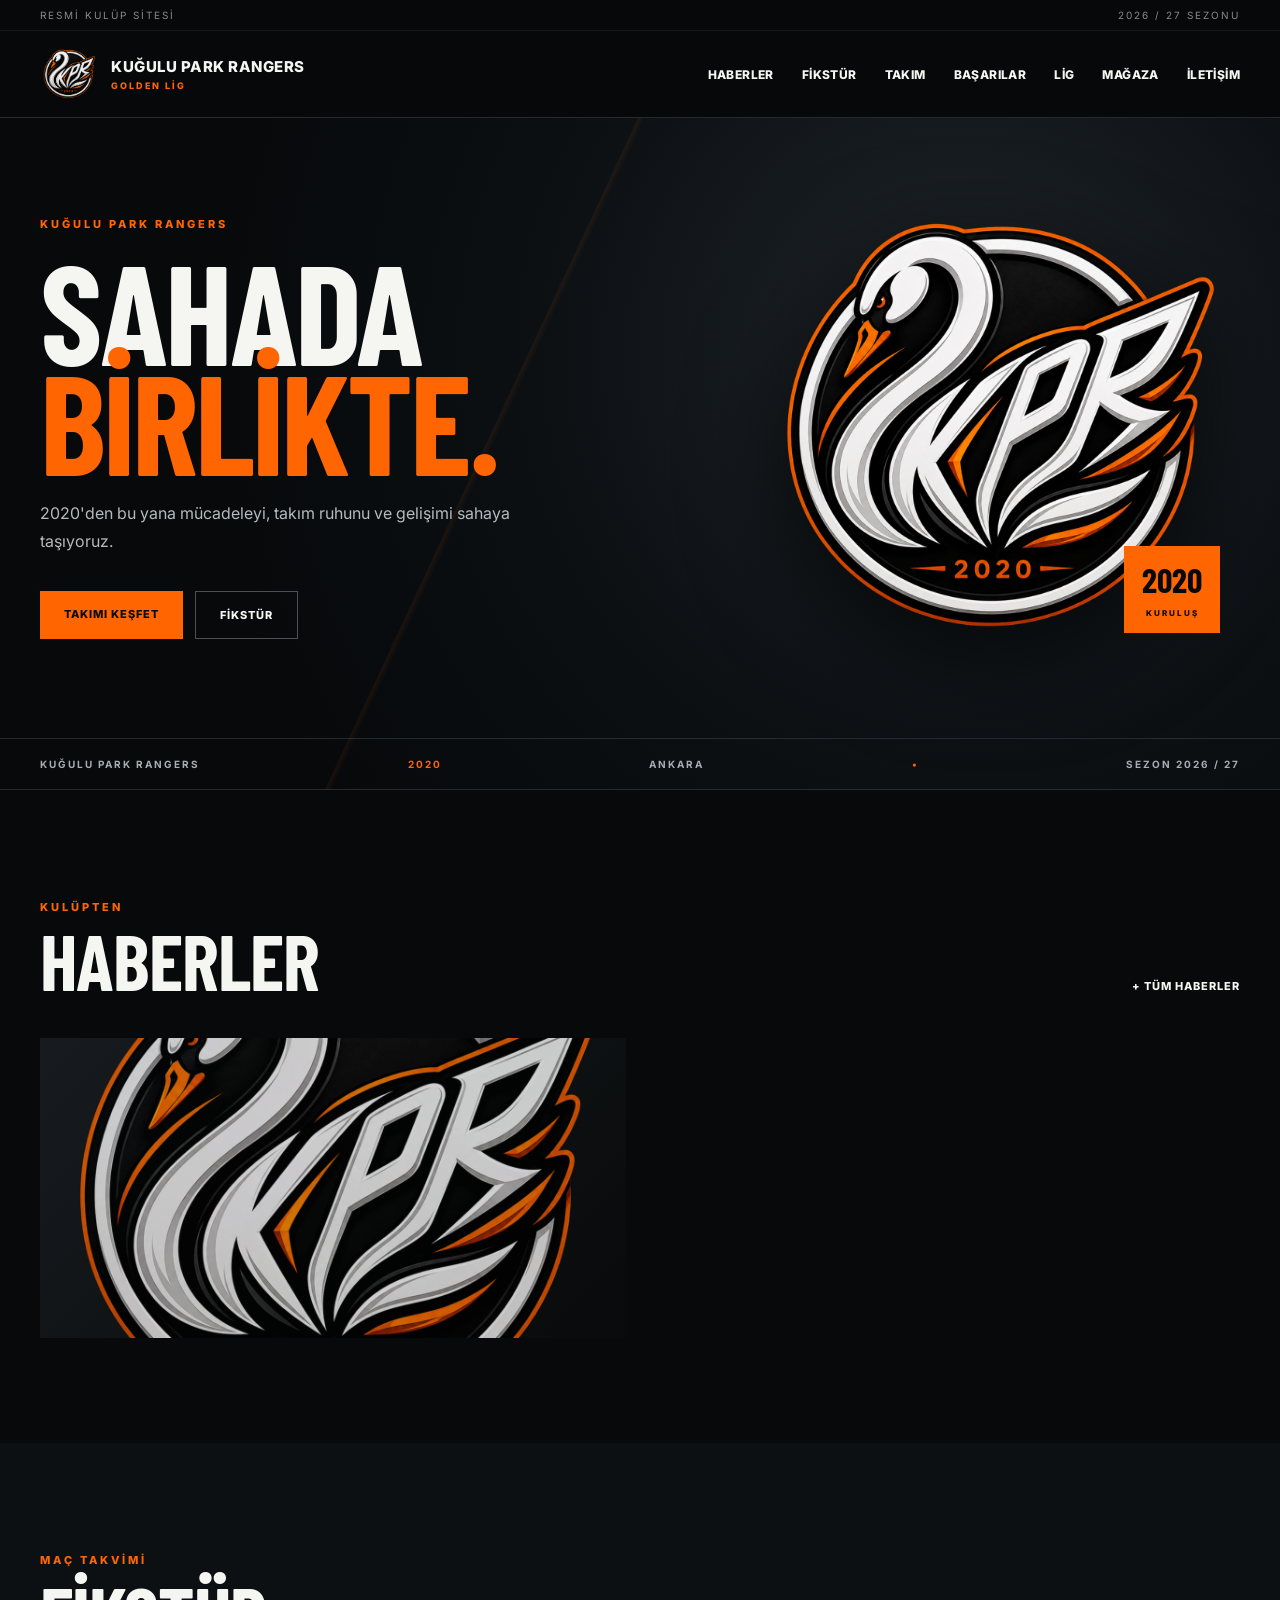
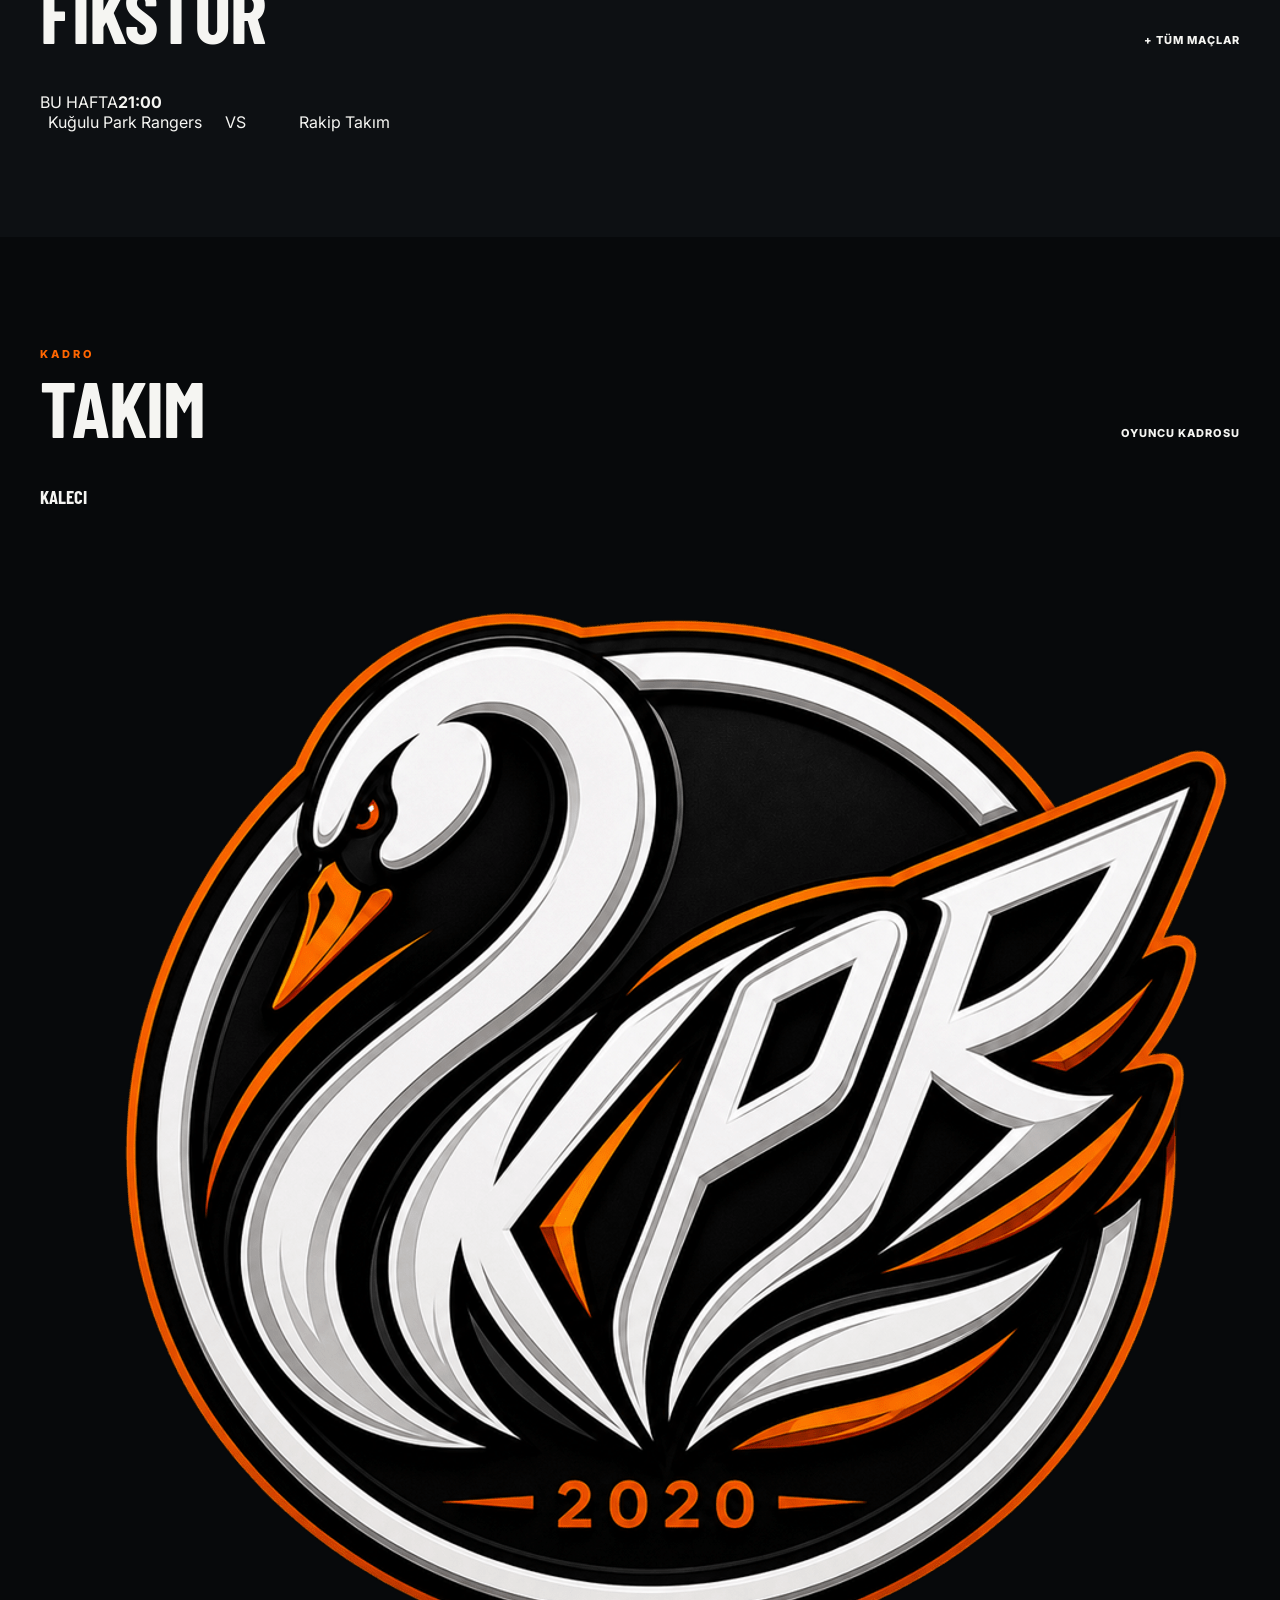
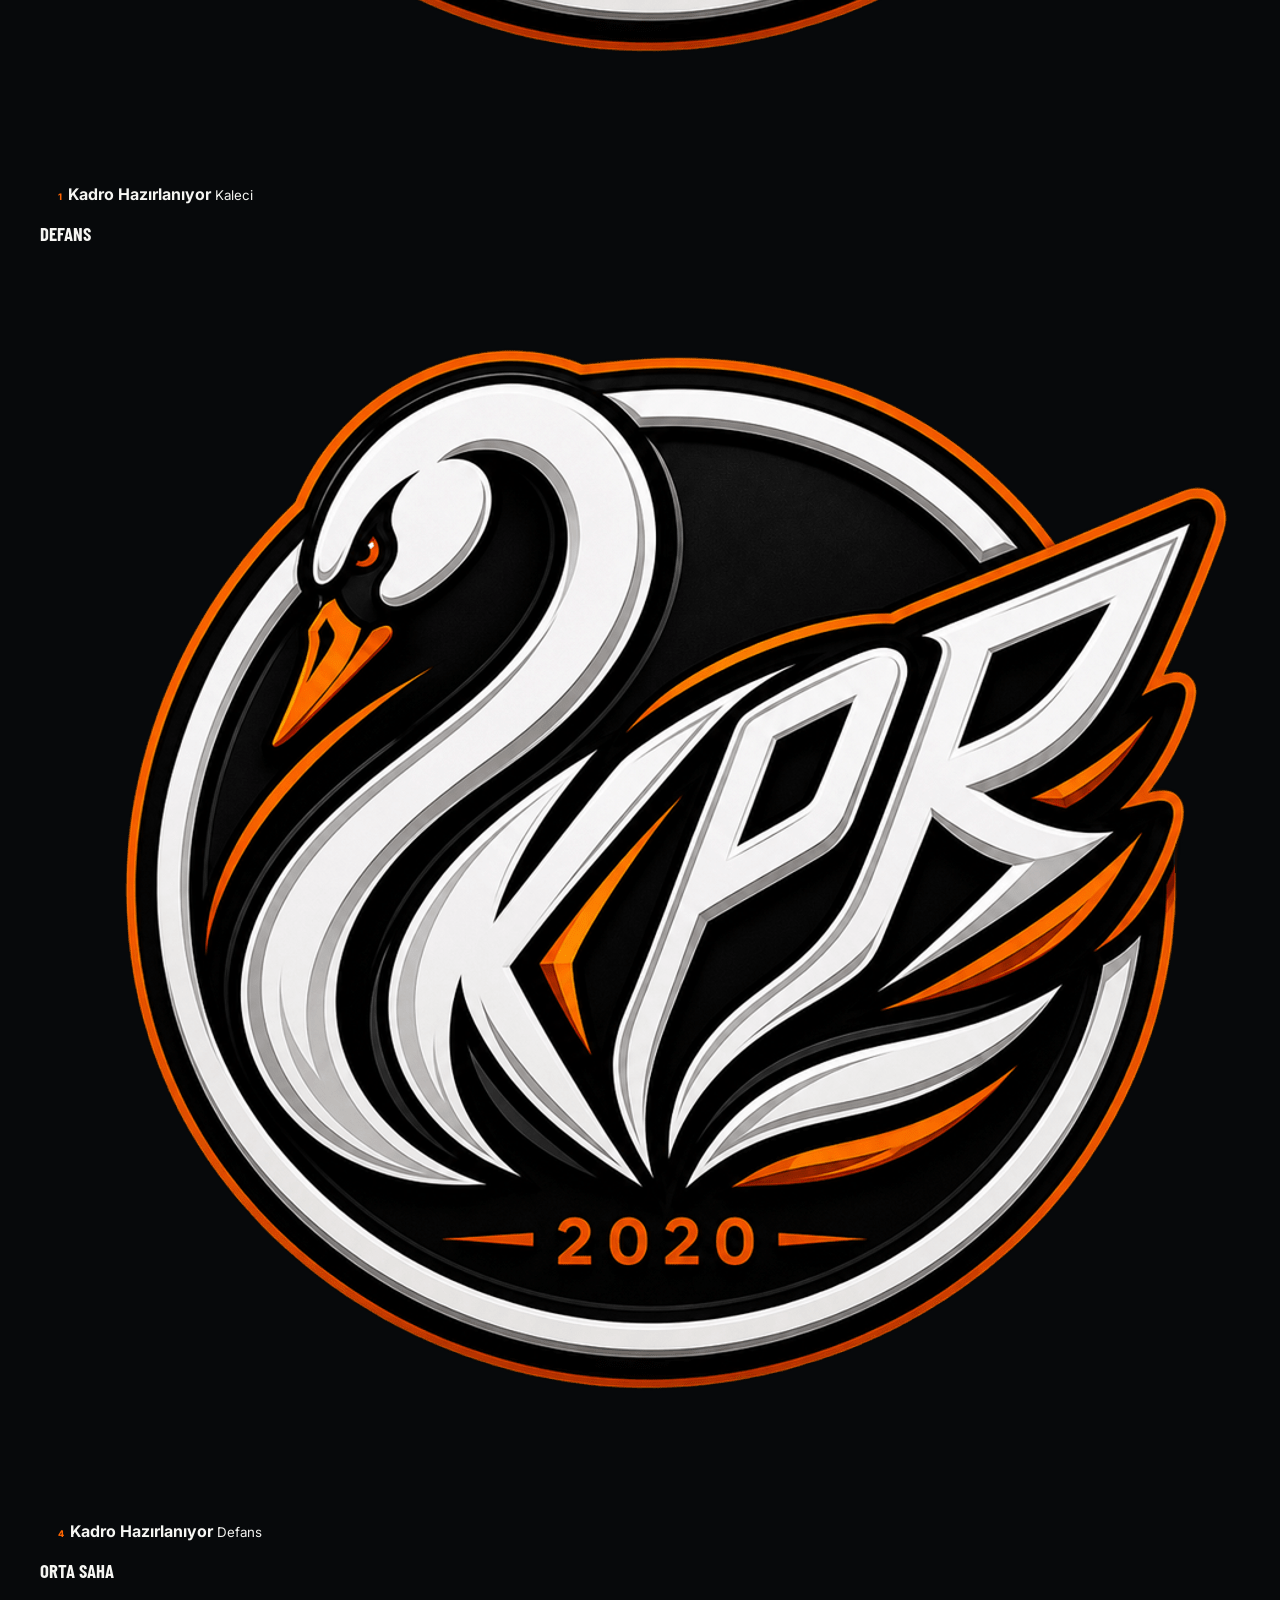
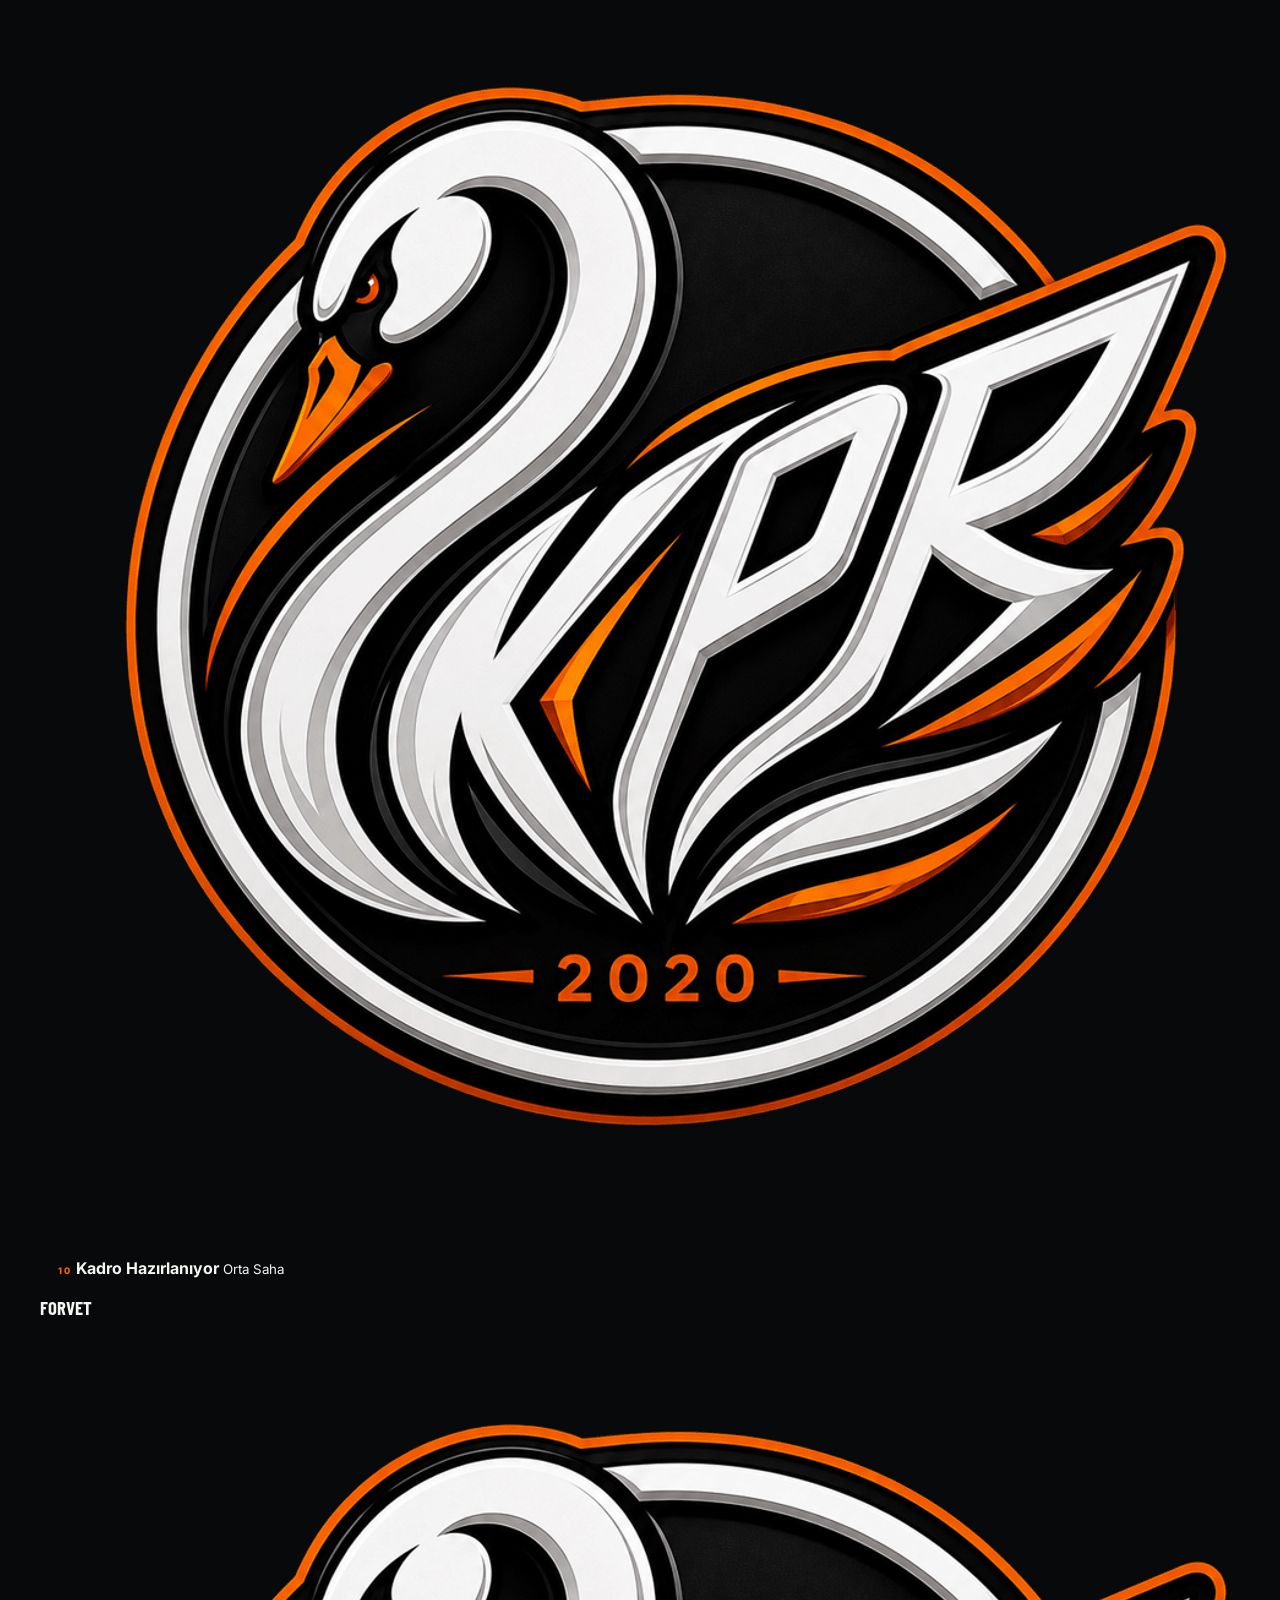
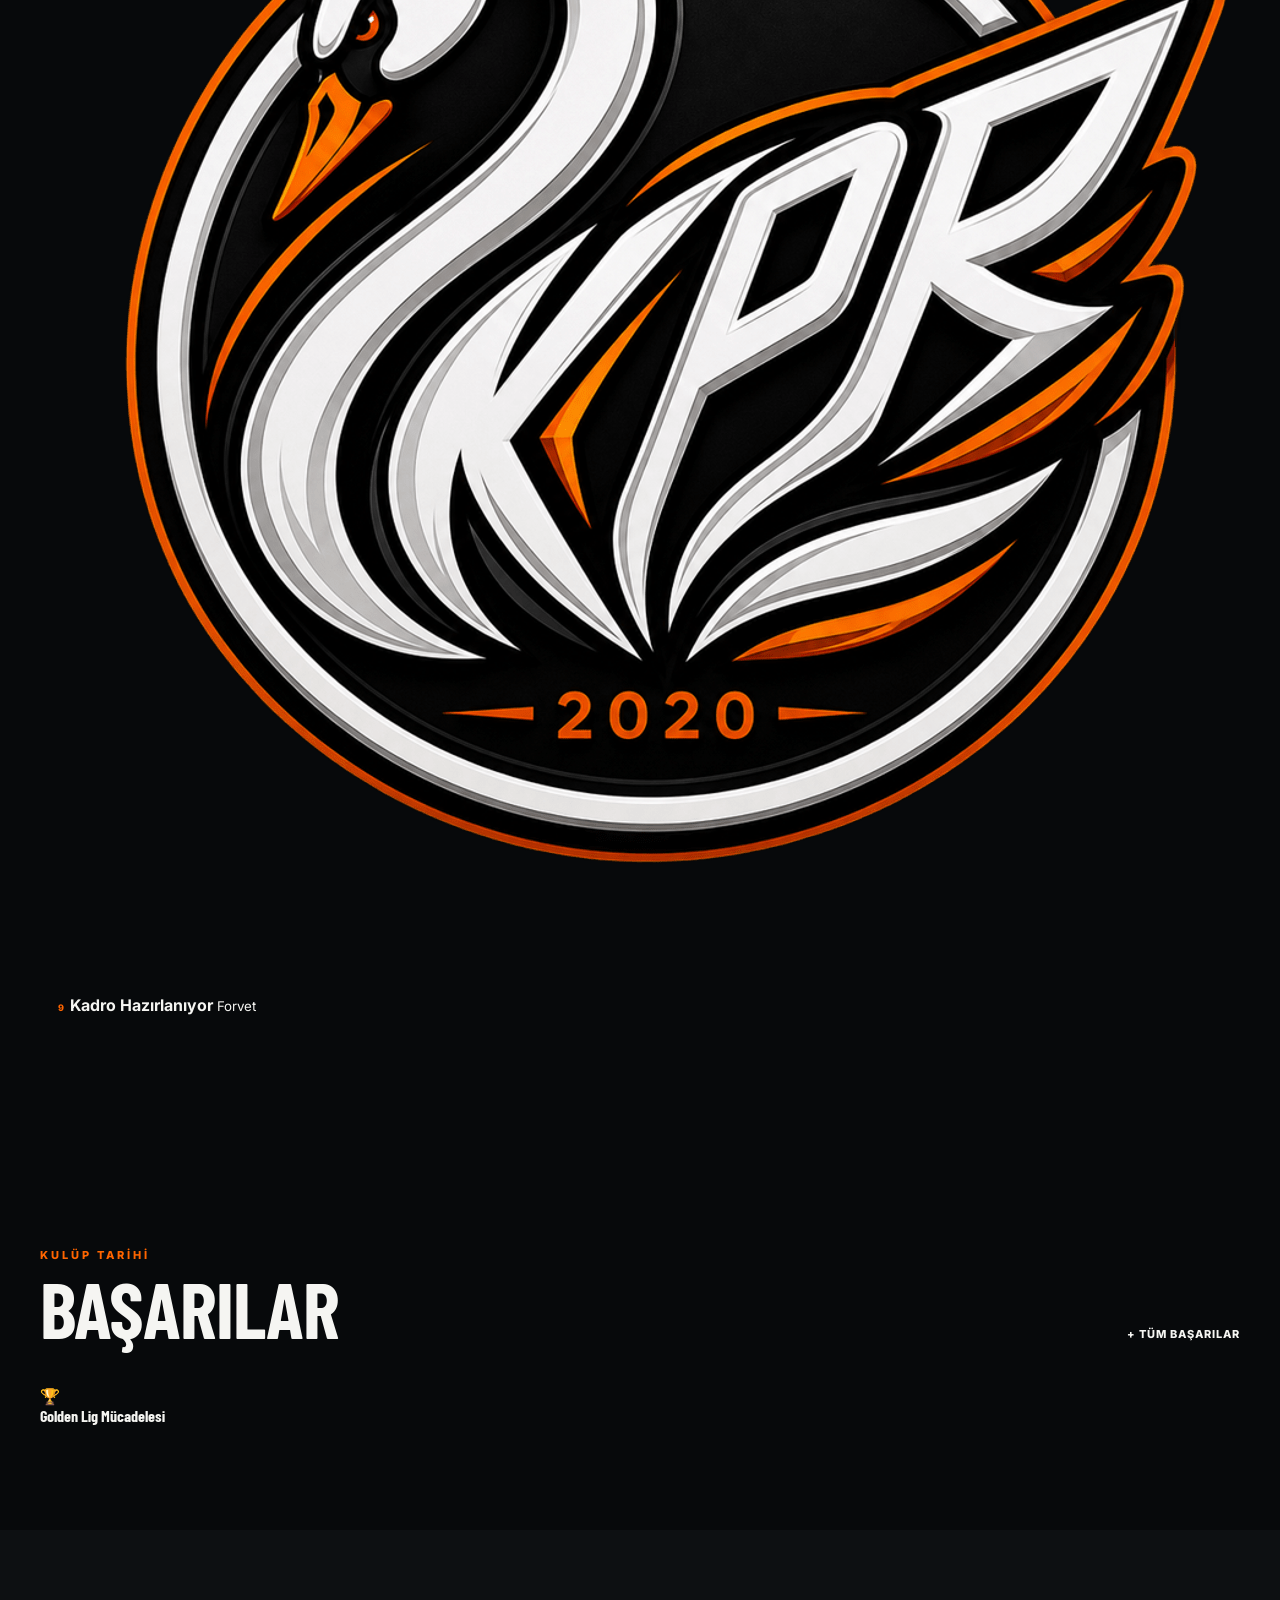
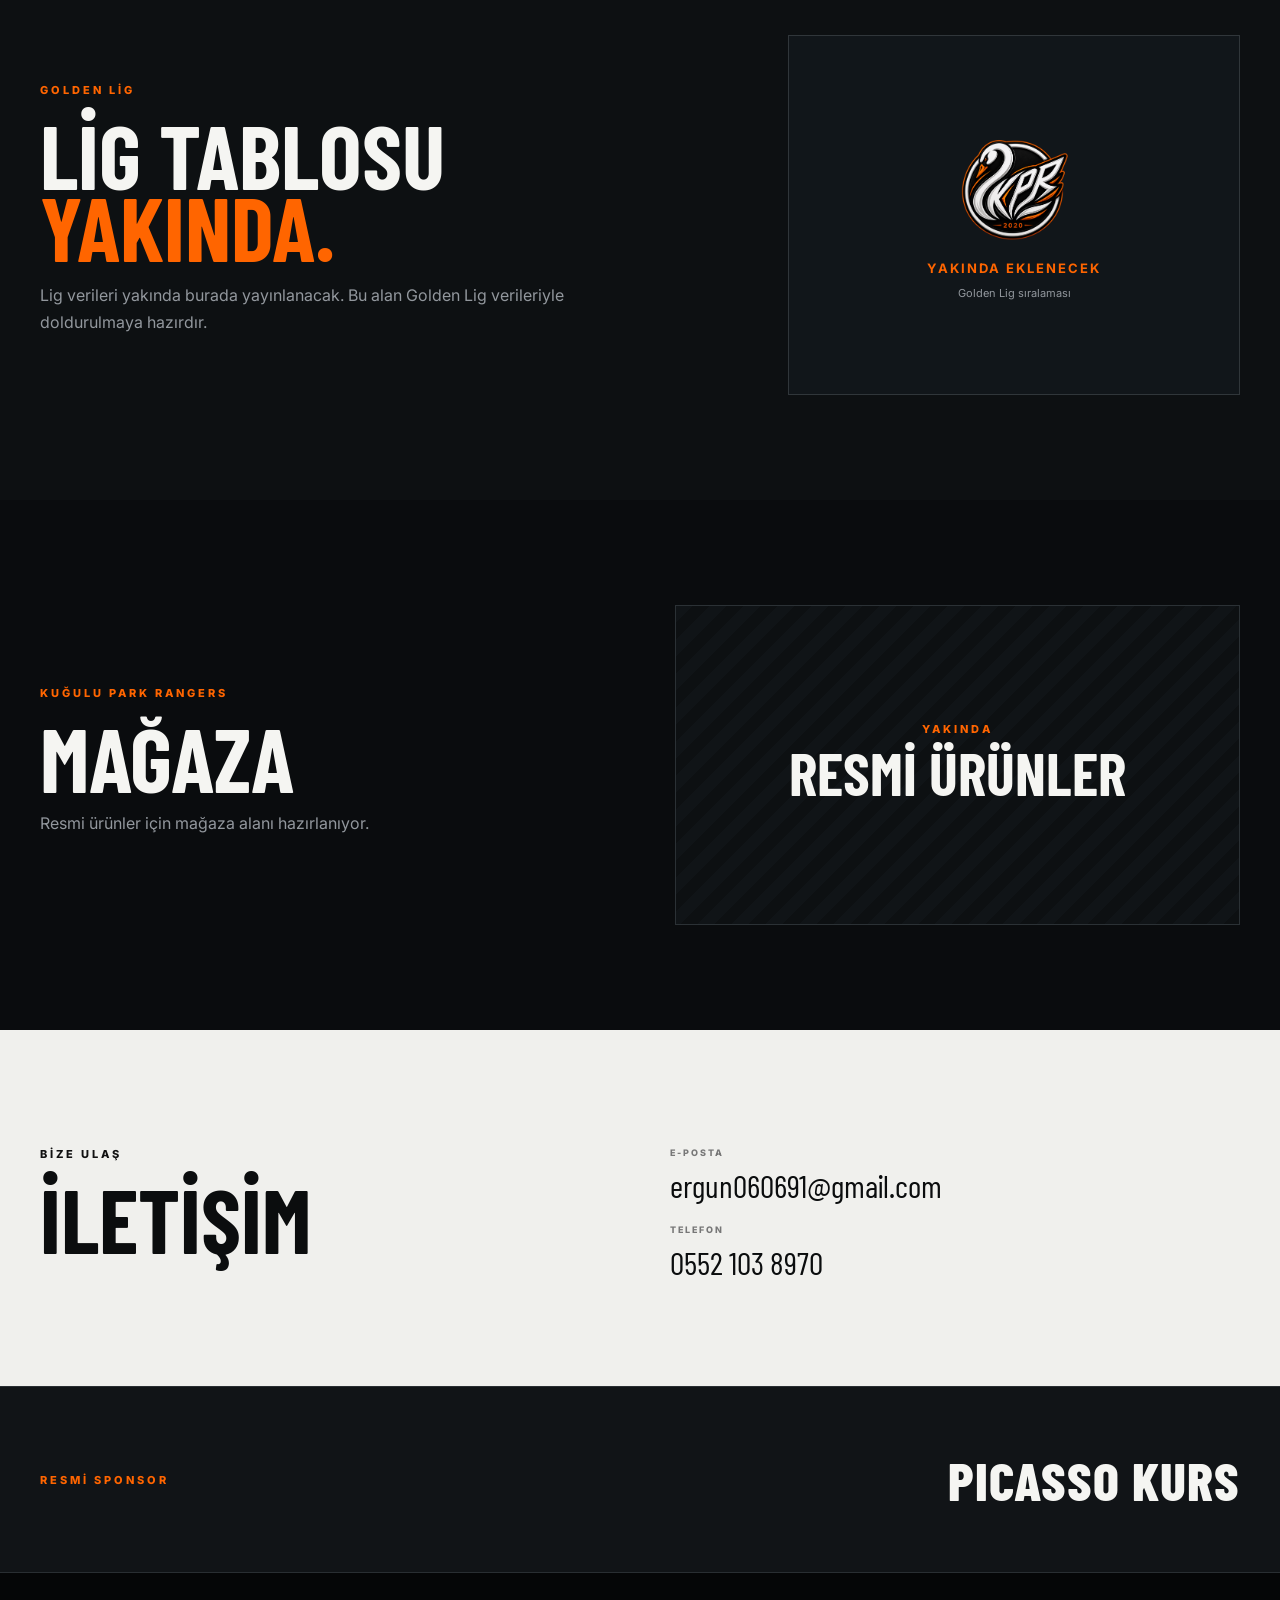
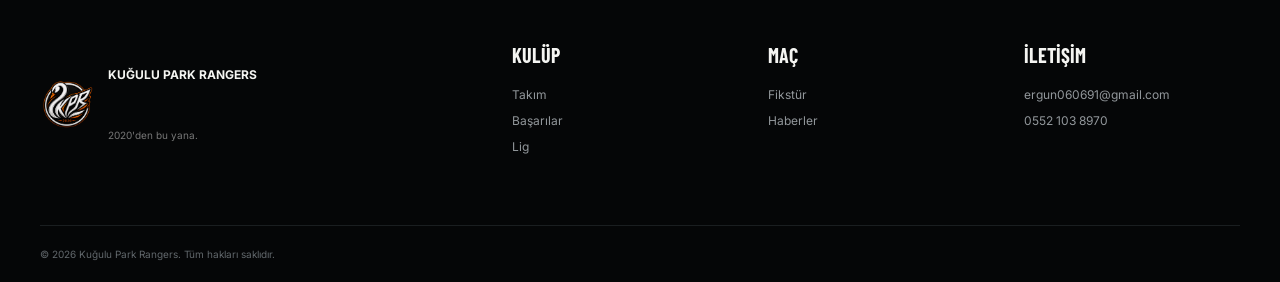
==== commit 2c67cc93: "index final" ====
--- a/index.html
+++ b/index.html
@@ -152,6 +152,27 @@
 const SUPABASE_KEY = "eyJhbGciOiJIUzI1NiIsInR5cCI6IkpXVCJ9.eyJpc3MiOiJzdXBhYmFzZSIsInJlZiI6Imh0enR0aXdhc212eGlicHpzZHJ3Iiwicm9sZSI6ImFub24iLCJpYXQiOjE3ODY0MzE1NTMsImV4cCI6MjEwMjAwNzU1M30.UfKM4Vxt3SBaGCFtweIsvTSOkzn7tNalMtsSYdchrgk";
 const TABLE_NAME = "site_data";
 
+// Panelden veri henüz girilmediğinde alanların boş görünmemesi için şablon veriler
+const DEFAULT_DATA = {
+  club: { name: "KUĞULU PARK RANGERS", founded: "2020", sponsor: "PICASSO KURS", email: "ergun060691@gmail.com", phone: "0552 103 8970" },
+  news: [
+    { title: "Yeni Sezon Hazırlıkları Başladı", tag: "Duyuru", date: "11 AĞUSTOS 2026", content: "Takımımız Golden Lig yeni sezon hazırlıklarına tüm hızıyla devam ediyor.", image: "assets/logo/logo.png" }
+  ],
+  fixtures: [
+    { home: "Kuğulu Park Rangers", away: "Rakip Takım", date: "BU HAFTA", time: "21:00" }
+  ],
+  players: [
+    { name: "Kadro Hazırlanıyor", position: "Kaleci", number: "1", image: "assets/logo/logo.png" },
+    { name: "Kadro Hazırlanıyor", position: "Defans", number: "4", image: "assets/logo/logo.png" },
+    { name: "Kadro Hazırlanıyor", position: "Orta Saha", number: "10", image: "assets/logo/logo.png" },
+    { name: "Kadro Hazırlanıyor", position: "Forvet", number: "9", image: "assets/logo/logo.png" }
+  ],
+  achievements: [
+    { title: "Golden Lig Mücadelesi" }
+  ],
+  league: { status: "YAKINDA EKLENECEK" }
+};
+
 function escapeHTML(v){
   return String(v ?? "").replace(/[&<>"']/g, c => ({
     "&":"&amp;", "<":"&lt;", ">":"&gt;", '"':"&quot;", "'":"&#039;"
@@ -160,7 +181,8 @@
 
 async function fetchSiteData(){
   try {
-    const res = await fetch(`${SUPABASE_URL}/rest/v1/${TABLE_NAME}?id=eq.1&select=*&_t=${Date.now()}`, {
+    const res = await fetch(`${SUPABASE_URL}/rest/v1/${TABLE_NAME}?id=eq.1&select=*`, {
+      cache: "no-store",
       headers: {
         "apikey": SUPABASE_KEY,
         "Authorization": "Bearer " + SUPABASE_KEY,
@@ -171,13 +193,26 @@
     const rows = await res.json();
     if(Array.isArray(rows) && rows.length > 0 && rows[0].data){
       renderSite(rows[0].data);
+    } else {
+      renderSite(DEFAULT_DATA);
     }
   } catch(e) {
     console.error("Supabase canlı veri yükleme hatası:", e);
+    renderSite(DEFAULT_DATA);
   }
 }
 
-function renderSite(data){
+function renderSite(rawDbData){
+  // Veritabanından gelen veri ile varsayılan şablonu birleştir
+  const data = {
+    club: { ...DEFAULT_DATA.club, ...(rawDbData.club || {}) },
+    news: (Array.isArray(rawDbData.news) && rawDbData.news.length > 0) ? rawDbData.news : DEFAULT_DATA.news,
+    fixtures: (Array.isArray(rawDbData.fixtures) && rawDbData.fixtures.length > 0) ? rawDbData.fixtures : DEFAULT_DATA.fixtures,
+    players: (Array.isArray(rawDbData.players) && rawDbData.players.length > 0) ? rawDbData.players : DEFAULT_DATA.players,
+    achievements: (Array.isArray(rawDbData.achievements) && rawDbData.achievements.length > 0) ? rawDbData.achievements : DEFAULT_DATA.achievements,
+    league: rawDbData.league || DEFAULT_DATA.league
+  };
+
   // 1. KULÜP BİLGİLERİ & İLETİŞİM
   if(data.club){
     const c = data.club;
@@ -209,7 +244,7 @@
 
   // 2. HABERLER
   const newsBox = document.getElementById("news-grid");
-  if(newsBox && Array.isArray(data.news) && data.news.length > 0){
+  if(newsBox){
     newsBox.innerHTML = data.news.map(n => `
       <article class="news-card">
         <div class="news-img"><img src="${escapeHTML(n.image || 'assets/logo/logo.png')}" alt="${escapeHTML(n.title)}"></div>
@@ -224,7 +259,7 @@
 
   // 3. FİKSTÜR
   const fixBox = document.getElementById("fixtures");
-  if(fixBox && Array.isArray(data.fixtures) && data.fixtures.length > 0){
+  if(fixBox){
     fixBox.innerHTML = data.fixtures.map(f => {
       const home = typeof f === "string" ? f : (f.home || "Kuğulu Park Rangers");
       const away = typeof f === "string" ? "" : (f.away || "");
@@ -245,7 +280,7 @@
 
   // 4. OYUNCULAR
   const squadBox = document.getElementById("squads");
-  if(squadBox && Array.isArray(data.players) && data.players.length > 0){
+  if(squadBox){
     const posOrder = ["Kaleci", "Defans", "Orta Saha", "Forvet"];
     let html = "";
     posOrder.forEach(pos => {
@@ -270,7 +305,7 @@
 
   // 5. BAŞARILAR
   const achBox = document.getElementById("achievements");
-  if(achBox && Array.isArray(data.achievements) && data.achievements.length > 0){
+  if(achBox){
     achBox.innerHTML = data.achievements.map(a => {
       const title = typeof a === "string" ? a : (a.title || "");
       return `
@@ -289,7 +324,6 @@
   }
 }
 
-// Mobil Menü
 const menuToggle = document.querySelector(".menu-toggle");
 const menu = document.querySelector(".menu");
 if(menuToggle && menu){
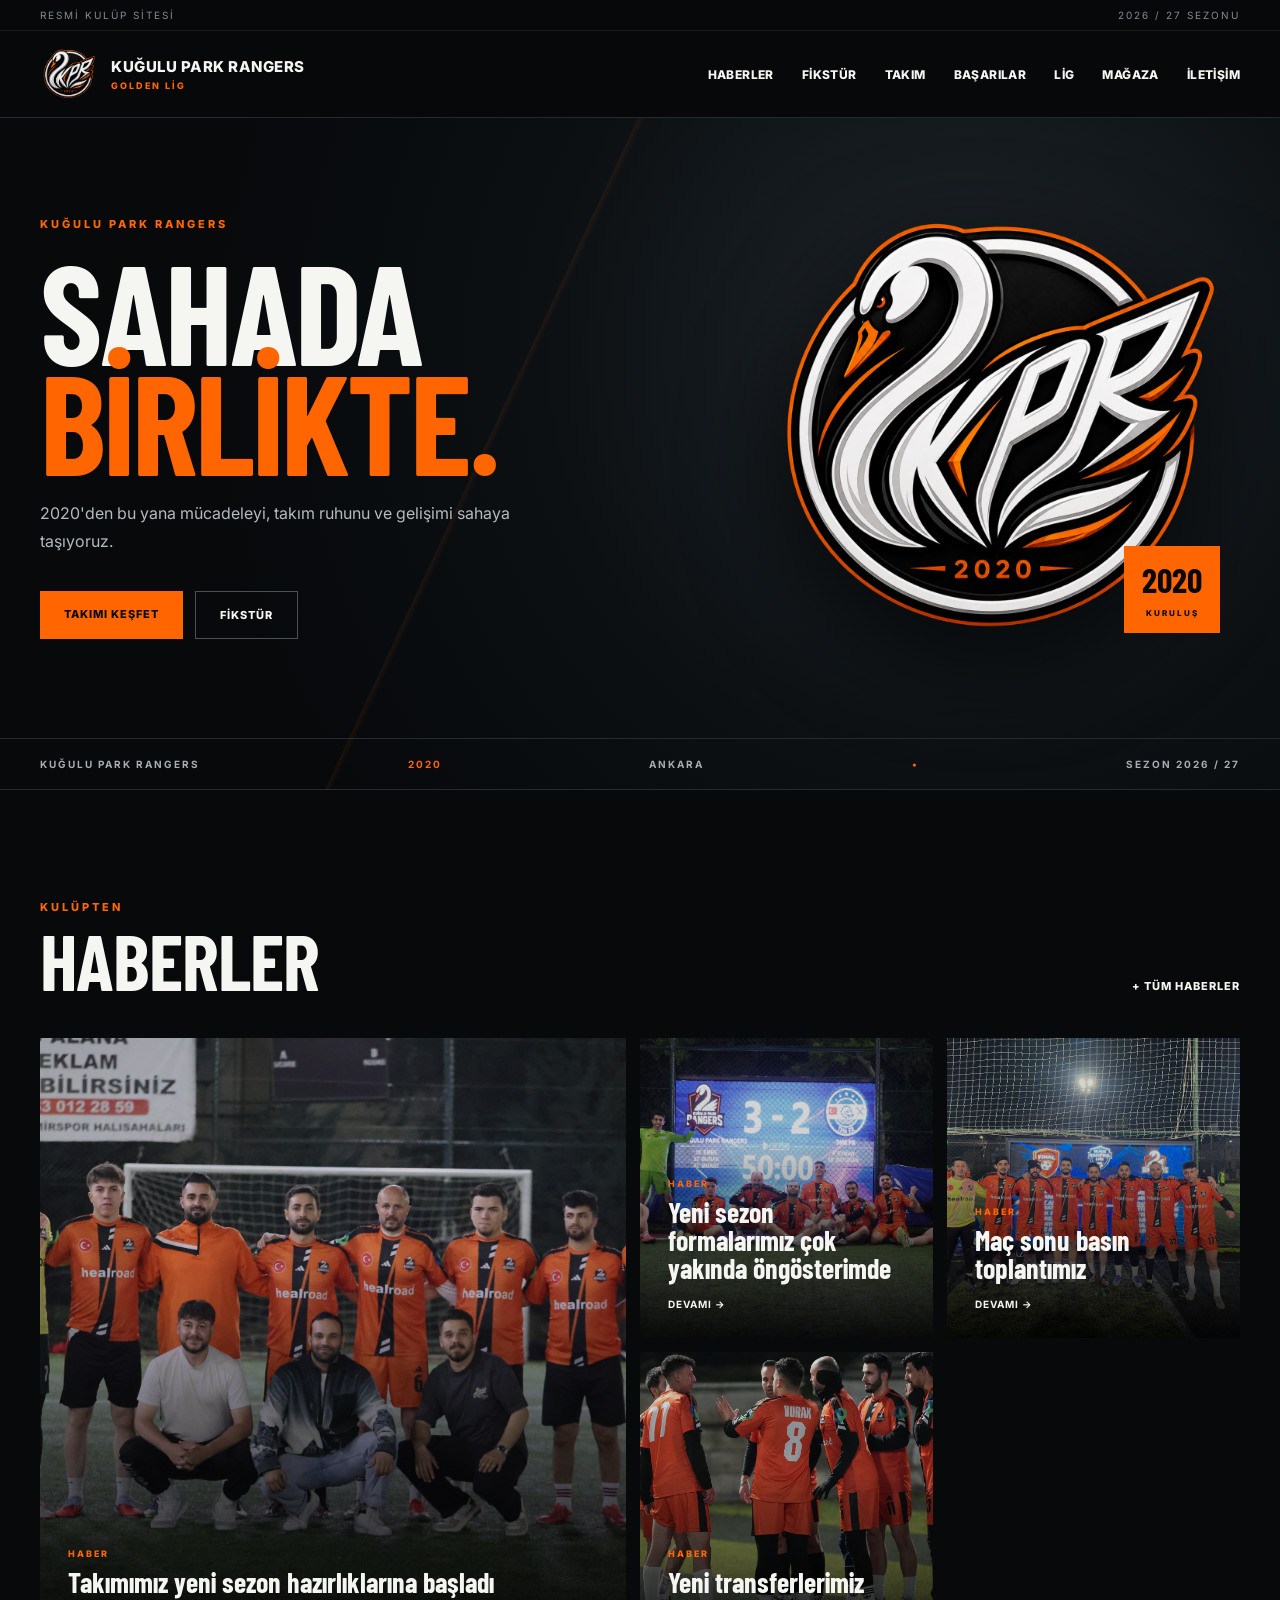
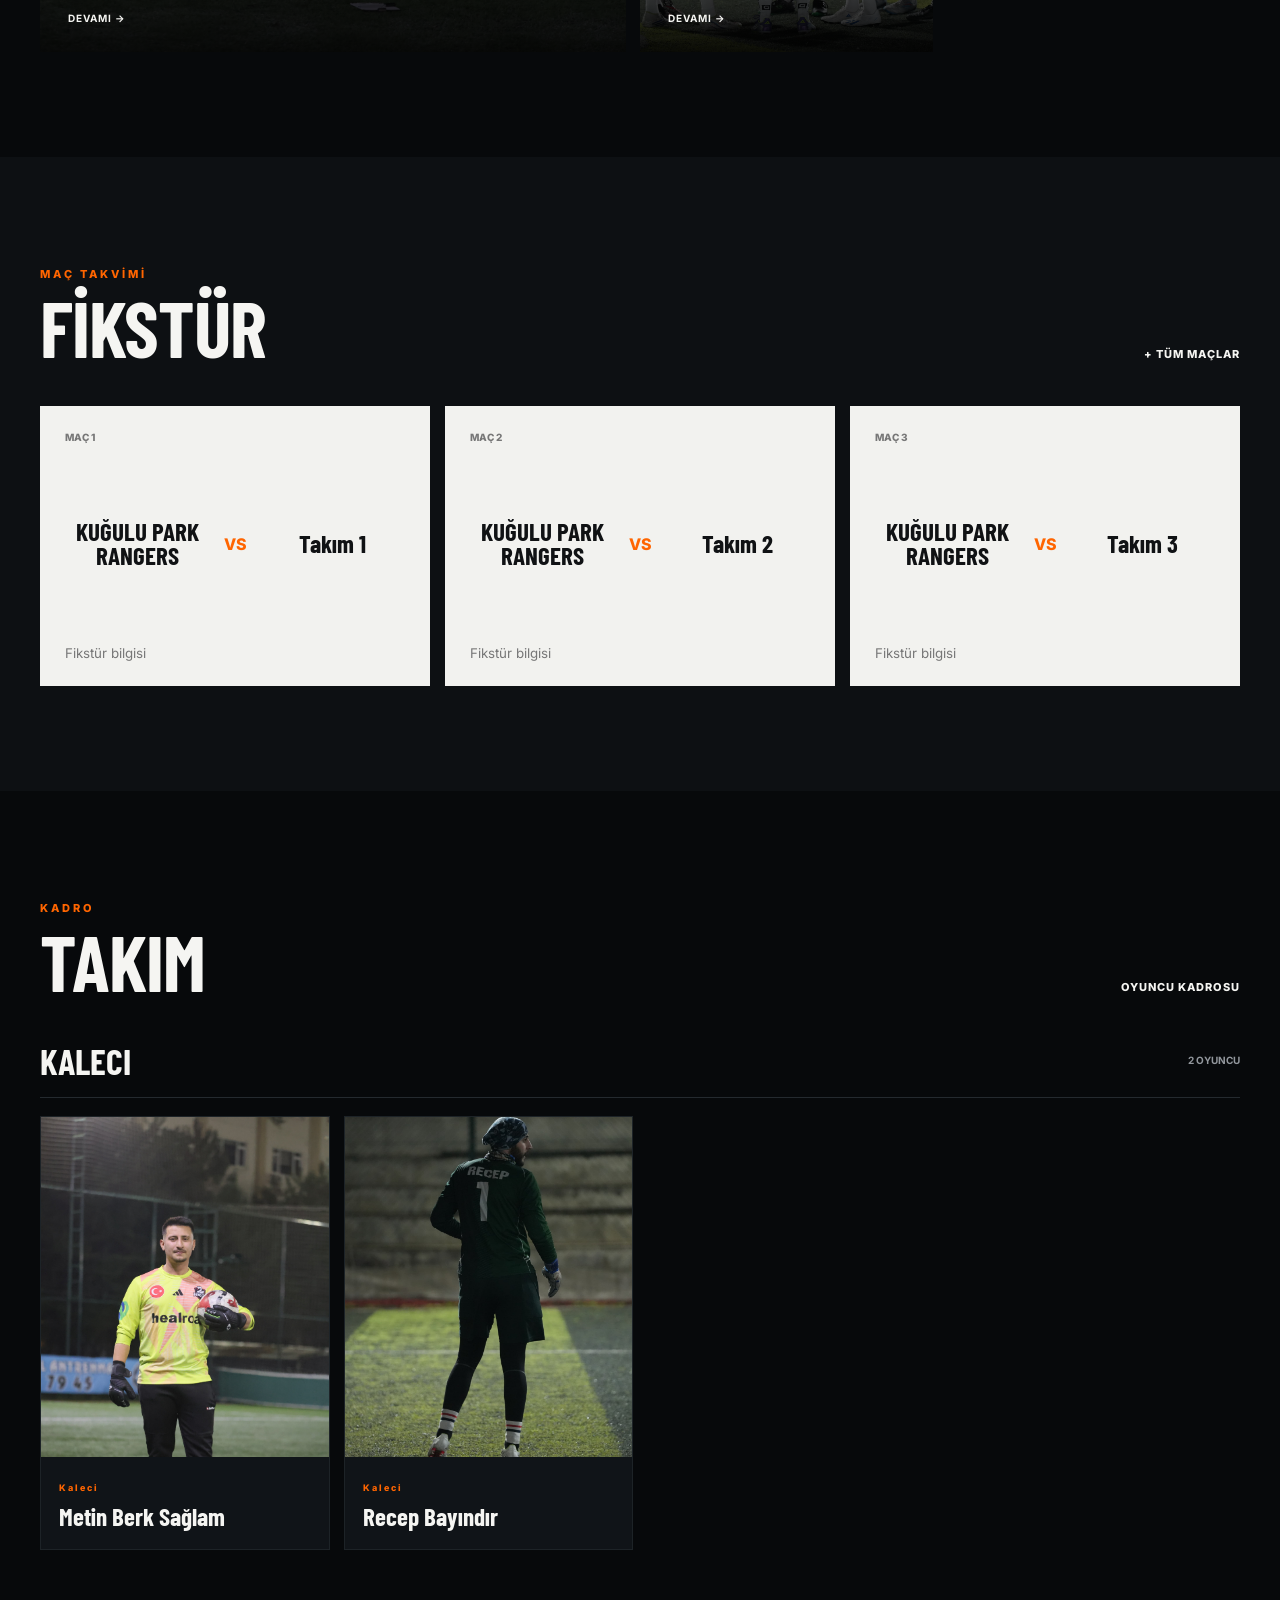
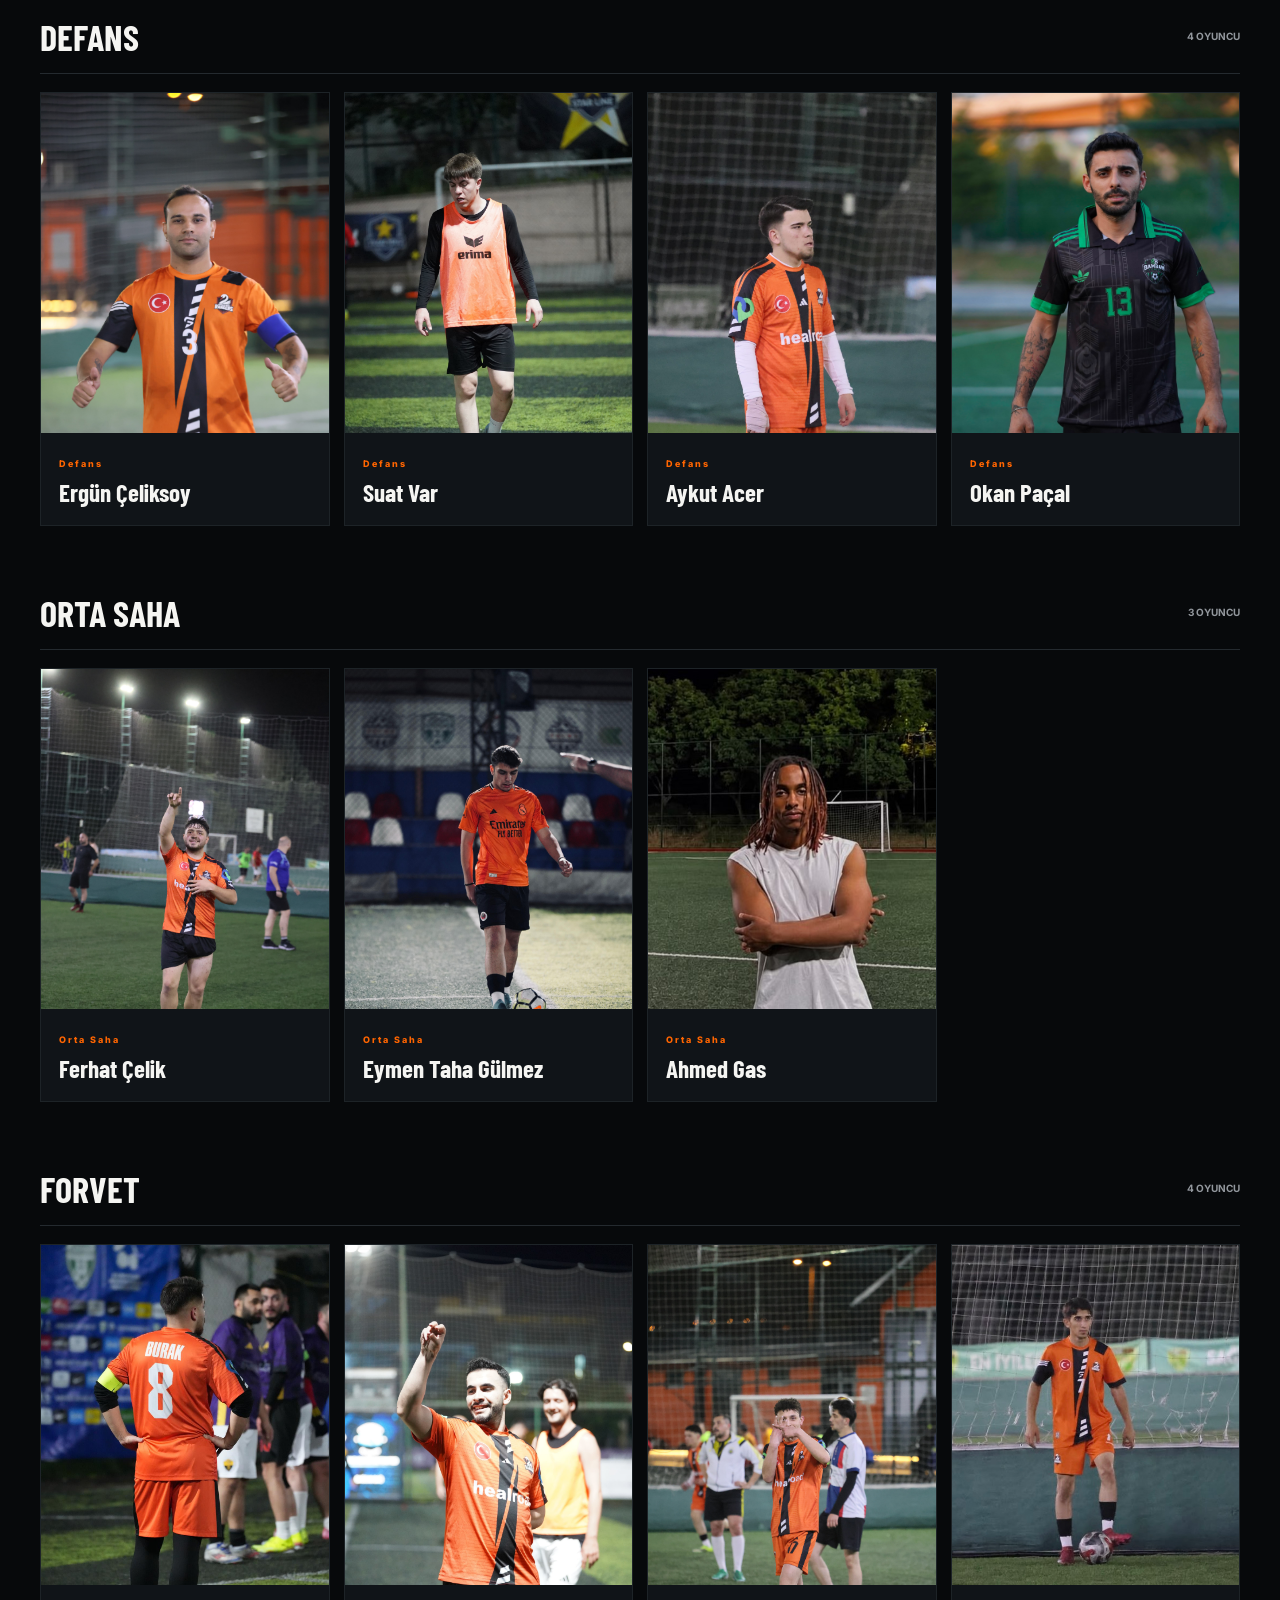
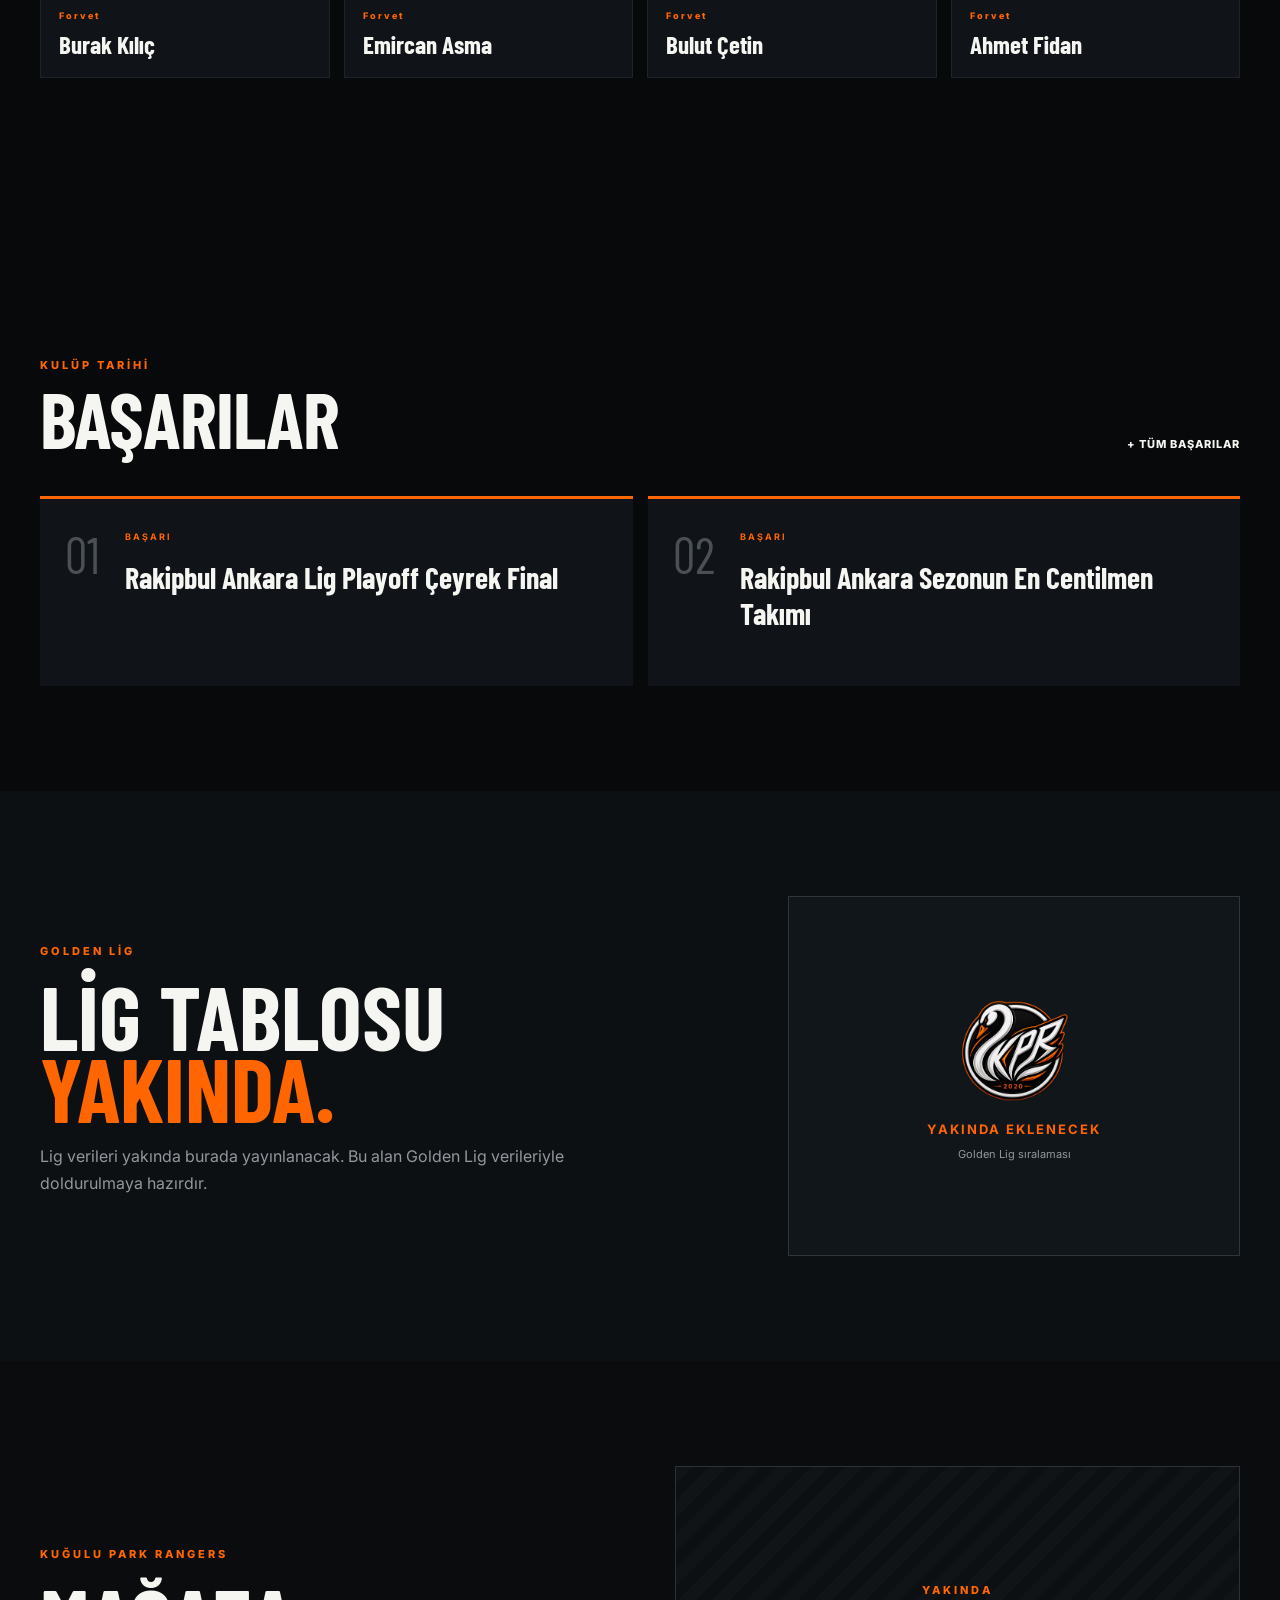
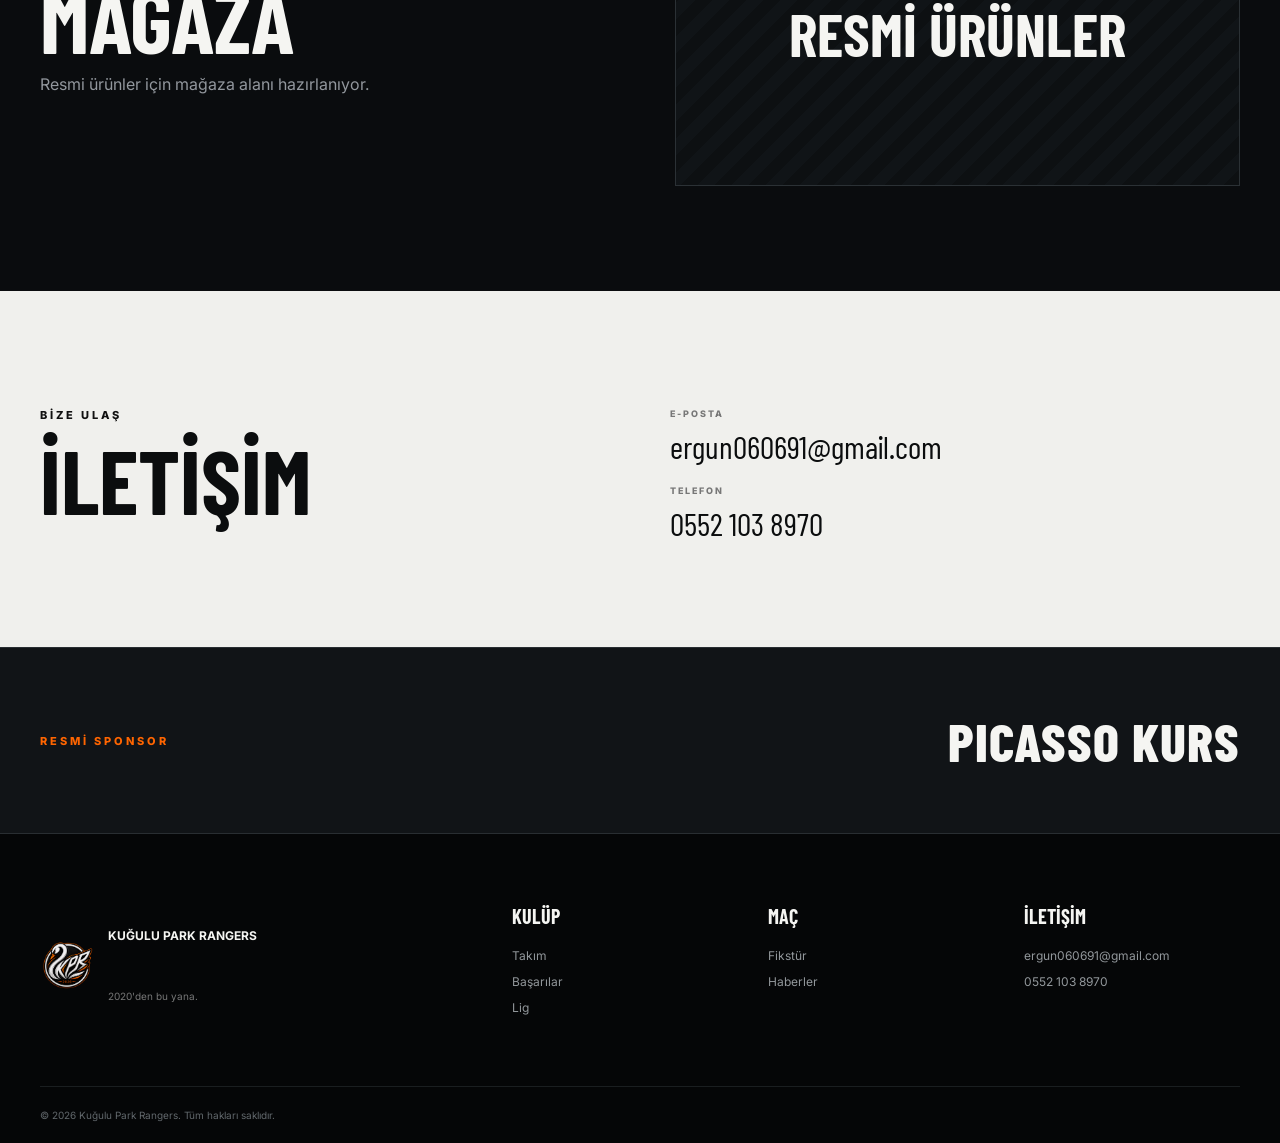
==== commit a8153531: "indexxx Refactor site data rendering and remove default data structure." ====
--- a/index.html
+++ b/index.html
@@ -145,33 +145,17 @@
   <div class="wrap copyright">© 2026 Kuğulu Park Rangers. Tüm hakları saklıdır.</div>
 </footer>
 
+<!-- SİTENİN ORİJİNAL JS DOSYASI (Tüm materyal ve görselleri geri getirir) -->
+<script src="js/data.js"></script>
+<script src="js/app.js"></script>
+
+<!-- SUPABASE CANLI SENKRONİZASYON SCRIPT'İ -->
 <script>
 "use strict";
 
 const SUPABASE_URL = "https://htzttiwasmvxibpzsdrw.supabase.co";
 const SUPABASE_KEY = "eyJhbGciOiJIUzI1NiIsInR5cCI6IkpXVCJ9.eyJpc3MiOiJzdXBhYmFzZSIsInJlZiI6Imh0enR0aXdhc212eGlicHpzZHJ3Iiwicm9sZSI6ImFub24iLCJpYXQiOjE3ODY0MzE1NTMsImV4cCI6MjEwMjAwNzU1M30.UfKM4Vxt3SBaGCFtweIsvTSOkzn7tNalMtsSYdchrgk";
 const TABLE_NAME = "site_data";
-
-// Panelden veri henüz girilmediğinde alanların boş görünmemesi için şablon veriler
-const DEFAULT_DATA = {
-  club: { name: "KUĞULU PARK RANGERS", founded: "2020", sponsor: "PICASSO KURS", email: "ergun060691@gmail.com", phone: "0552 103 8970" },
-  news: [
-    { title: "Yeni Sezon Hazırlıkları Başladı", tag: "Duyuru", date: "11 AĞUSTOS 2026", content: "Takımımız Golden Lig yeni sezon hazırlıklarına tüm hızıyla devam ediyor.", image: "assets/logo/logo.png" }
-  ],
-  fixtures: [
-    { home: "Kuğulu Park Rangers", away: "Rakip Takım", date: "BU HAFTA", time: "21:00" }
-  ],
-  players: [
-    { name: "Kadro Hazırlanıyor", position: "Kaleci", number: "1", image: "assets/logo/logo.png" },
-    { name: "Kadro Hazırlanıyor", position: "Defans", number: "4", image: "assets/logo/logo.png" },
-    { name: "Kadro Hazırlanıyor", position: "Orta Saha", number: "10", image: "assets/logo/logo.png" },
-    { name: "Kadro Hazırlanıyor", position: "Forvet", number: "9", image: "assets/logo/logo.png" }
-  ],
-  achievements: [
-    { title: "Golden Lig Mücadelesi" }
-  ],
-  league: { status: "YAKINDA EKLENECEK" }
-};
 
 function escapeHTML(v){
   return String(v ?? "").replace(/[&<>"']/g, c => ({
@@ -192,33 +176,20 @@
     if(!res.ok) throw new Error("Veri okunamadı");
     const rows = await res.json();
     if(Array.isArray(rows) && rows.length > 0 && rows[0].data){
-      renderSite(rows[0].data);
-    } else {
-      renderSite(DEFAULT_DATA);
+      renderSiteData(rows[0].data);
     }
   } catch(e) {
     console.error("Supabase canlı veri yükleme hatası:", e);
-    renderSite(DEFAULT_DATA);
   }
 }
 
-function renderSite(rawDbData){
-  // Veritabanından gelen veri ile varsayılan şablonu birleştir
-  const data = {
-    club: { ...DEFAULT_DATA.club, ...(rawDbData.club || {}) },
-    news: (Array.isArray(rawDbData.news) && rawDbData.news.length > 0) ? rawDbData.news : DEFAULT_DATA.news,
-    fixtures: (Array.isArray(rawDbData.fixtures) && rawDbData.fixtures.length > 0) ? rawDbData.fixtures : DEFAULT_DATA.fixtures,
-    players: (Array.isArray(rawDbData.players) && rawDbData.players.length > 0) ? rawDbData.players : DEFAULT_DATA.players,
-    achievements: (Array.isArray(rawDbData.achievements) && rawDbData.achievements.length > 0) ? rawDbData.achievements : DEFAULT_DATA.achievements,
-    league: rawDbData.league || DEFAULT_DATA.league
-  };
-
-  // 1. KULÜP BİLGİLERİ & İLETİŞİM
+function renderSiteData(data){
+  if(!data) return;
+
+  // 1. KULÜP VE İLETİŞİM BİLGİLERİ (Panelde değişirse anında günceller)
   if(data.club){
     const c = data.club;
-    if(c.name){
-      document.querySelectorAll("#club-hero-name, #ticker-name, #footer-club-name").forEach(el => el.textContent = c.name);
-    }
+    if(c.name) document.querySelectorAll("#club-hero-name, #ticker-name, #footer-club-name").forEach(el => el.textContent = c.name);
     if(c.founded){
       document.querySelectorAll("#club-hero-founded, #club-stamp-founded, #ticker-founded").forEach(el => el.textContent = c.founded);
       const fEl = document.getElementById("footer-club-founded");
@@ -242,97 +213,76 @@
     }
   }
 
-  // 2. HABERLER
-  const newsBox = document.getElementById("news-grid");
-  if(newsBox){
-    newsBox.innerHTML = data.news.map(n => `
-      <article class="news-card">
-        <div class="news-img"><img src="${escapeHTML(n.image || 'assets/logo/logo.png')}" alt="${escapeHTML(n.title)}"></div>
-        <div class="news-body">
-          <div class="news-meta"><span>${escapeHTML(n.tag || 'Kulüp')}</span><time>${escapeHTML(n.date || '')}</time></div>
-          <h3>${escapeHTML(n.title)}</h3>
-          ${n.content ? `<p>${escapeHTML(n.content)}</p>` : ''}
-        </div>
-      </article>
-    `).join("");
-  }
-
-  // 3. FİKSTÜR
-  const fixBox = document.getElementById("fixtures");
-  if(fixBox){
-    fixBox.innerHTML = data.fixtures.map(f => {
-      const home = typeof f === "string" ? f : (f.home || "Kuğulu Park Rangers");
-      const away = typeof f === "string" ? "" : (f.away || "");
-      const date = typeof f === "object" ? (f.date || "") : "";
-      const time = typeof f === "object" ? (f.time || "") : "";
-      return `
-        <div class="fixture-card">
-          <div class="fixture-date"><span>${escapeHTML(date)}</span><b>${escapeHTML(time)}</b></div>
-          <div class="fixture-teams">
-            <span class="team">${escapeHTML(home)}</span>
-            <span class="vs">VS</span>
-            <span class="team">${escapeHTML(away)}</span>
+  // 2. HABERLER (Panelde dolu haber varsa günceller)
+  if(Array.isArray(data.news) && data.news.length > 0){
+    const newsBox = document.getElementById("news-grid");
+    if(newsBox){
+      newsBox.innerHTML = data.news.map(n => `
+        <article class="news-card">
+          <div class="news-img"><img src="${escapeHTML(n.image || 'assets/logo/logo.png')}" alt="${escapeHTML(n.title)}"></div>
+          <div class="news-body">
+            <div class="news-meta"><span>${escapeHTML(n.tag || 'Kulüp')}</span><time>${escapeHTML(n.date || '')}</time></div>
+            <h3>${escapeHTML(n.title)}</h3>
+            ${n.content ? `<p>${escapeHTML(n.content)}</p>` : ''}
           </div>
-        </div>
-      `;
-    }).join("");
-  }
-
-  // 4. OYUNCULAR
-  const squadBox = document.getElementById("squads");
-  if(squadBox){
-    const posOrder = ["Kaleci", "Defans", "Orta Saha", "Forvet"];
-    let html = "";
-    posOrder.forEach(pos => {
-      const group = data.players.filter(p => p.position === pos);
-      if(group.length > 0){
-        html += `<div class="squad-group"><h3 class="squad-pos-title">${escapeHTML(pos.toUpperCase())}</h3><div class="team-grid">`;
-        html += group.map(p => `
-          <div class="player-card">
-            <div class="player-img"><img src="${escapeHTML(p.image || 'assets/logo/logo.png')}" alt="${escapeHTML(p.name)}"></div>
-            <div class="player-info">
-              <span class="player-num">${escapeHTML(p.number || '')}</span>
-              <strong>${escapeHTML(p.name)}</strong>
-              <small>${escapeHTML(p.position)}</small>
+        </article>
+      `).join("");
+    }
+  }
+
+  // 3. FİKSTÜR (Panelde dolu fikstür varsa günceller)
+  if(Array.isArray(data.fixtures) && data.fixtures.length > 0){
+    const fixBox = document.getElementById("fixtures");
+    if(fixBox){
+      fixBox.innerHTML = data.fixtures.map(f => {
+        const home = typeof f === "string" ? f : (f.home || "Kuğulu Park Rangers");
+        const away = typeof f === "string" ? "" : (f.away || "");
+        const date = typeof f === "object" ? (f.date || "") : "";
+        const time = typeof f === "object" ? (f.time || "") : "";
+        return `
+          <div class="fixture-card">
+            <div class="fixture-date"><span>${escapeHTML(date)}</span><b>${escapeHTML(time)}</b></div>
+            <div class="fixture-teams">
+              <span class="team">${escapeHTML(home)}</span>
+              <span class="vs">VS</span>
+              <span class="team">${escapeHTML(away)}</span>
             </div>
           </div>
-        `).join("");
-        html += `</div></div>`;
-      }
-    });
-    squadBox.innerHTML = html;
-  }
-
-  // 5. BAŞARILAR
-  const achBox = document.getElementById("achievements");
-  if(achBox){
-    achBox.innerHTML = data.achievements.map(a => {
-      const title = typeof a === "string" ? a : (a.title || "");
-      return `
-        <div class="achievement-card">
-          <div class="achievement-icon">🏆</div>
-          <h4>${escapeHTML(title)}</h4>
-        </div>
-      `;
-    }).join("");
-  }
-
-  // 6. LİG STATUS
-  if(data.league && data.league.status){
-    const lEl = document.getElementById("league-status");
-    if(lEl) lEl.textContent = data.league.status;
+        `;
+      }).join("");
+    }
+  }
+
+  // 4. OYUNCULAR (Panelde oyuncu eklendiyse günceller)
+  if(Array.isArray(data.players) && data.players.length > 0){
+    const squadBox = document.getElementById("squads");
+    if(squadBox){
+      const posOrder = ["Kaleci", "Defans", "Orta Saha", "Forvet"];
+      let html = "";
+      posOrder.forEach(pos => {
+        const group = data.players.filter(p => p.position === pos);
+        if(group.length > 0){
+          html += `<div class="squad-group"><h3 class="squad-pos-title">${escapeHTML(pos.toUpperCase())}</h3><div class="team-grid">`;
+          html += group.map(p => `
+            <div class="player-card">
+              <div class="player-img"><img src="${escapeHTML(p.image || 'assets/logo/logo.png')}" alt="${escapeHTML(p.name)}"></div>
+              <div class="player-info">
+                <span class="player-num">${escapeHTML(p.number || '')}</span>
+                <strong>${escapeHTML(p.name)}</strong>
+                <small>${escapeHTML(p.position)}</small>
+              </div>
+            </div>
+          `).join("");
+          html += `</div></div>`;
+        }
+      });
+      squadBox.innerHTML = html;
+    }
   }
 }
 
-const menuToggle = document.querySelector(".menu-toggle");
-const menu = document.querySelector(".menu");
-if(menuToggle && menu){
-  menuToggle.addEventListener("click", () => {
-    menu.classList.toggle("active");
-  });
-}
-
-fetchSiteData();
+// Sayfa yüklendiğinde Supabase'den canlı veriyi çek
+window.addEventListener("DOMContentLoaded", fetchSiteData);
 </script>
 </body>
 </html>
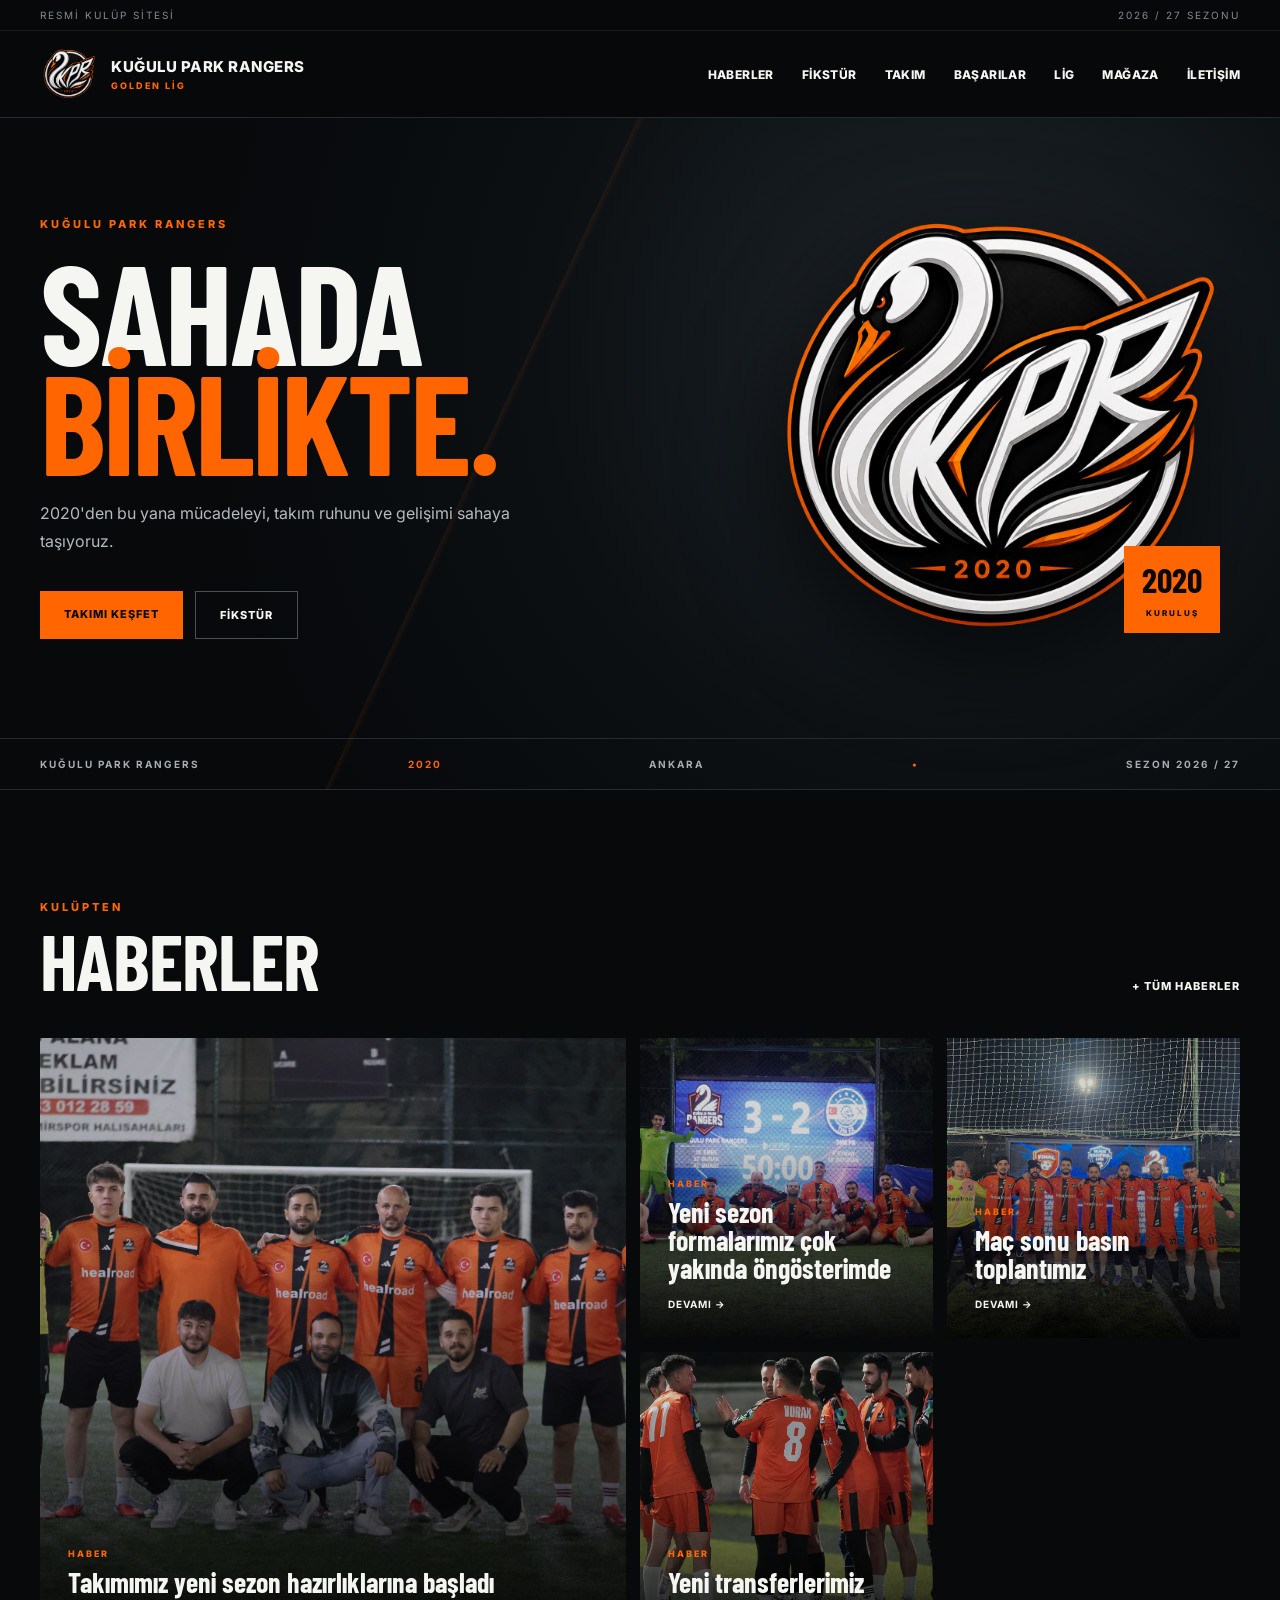
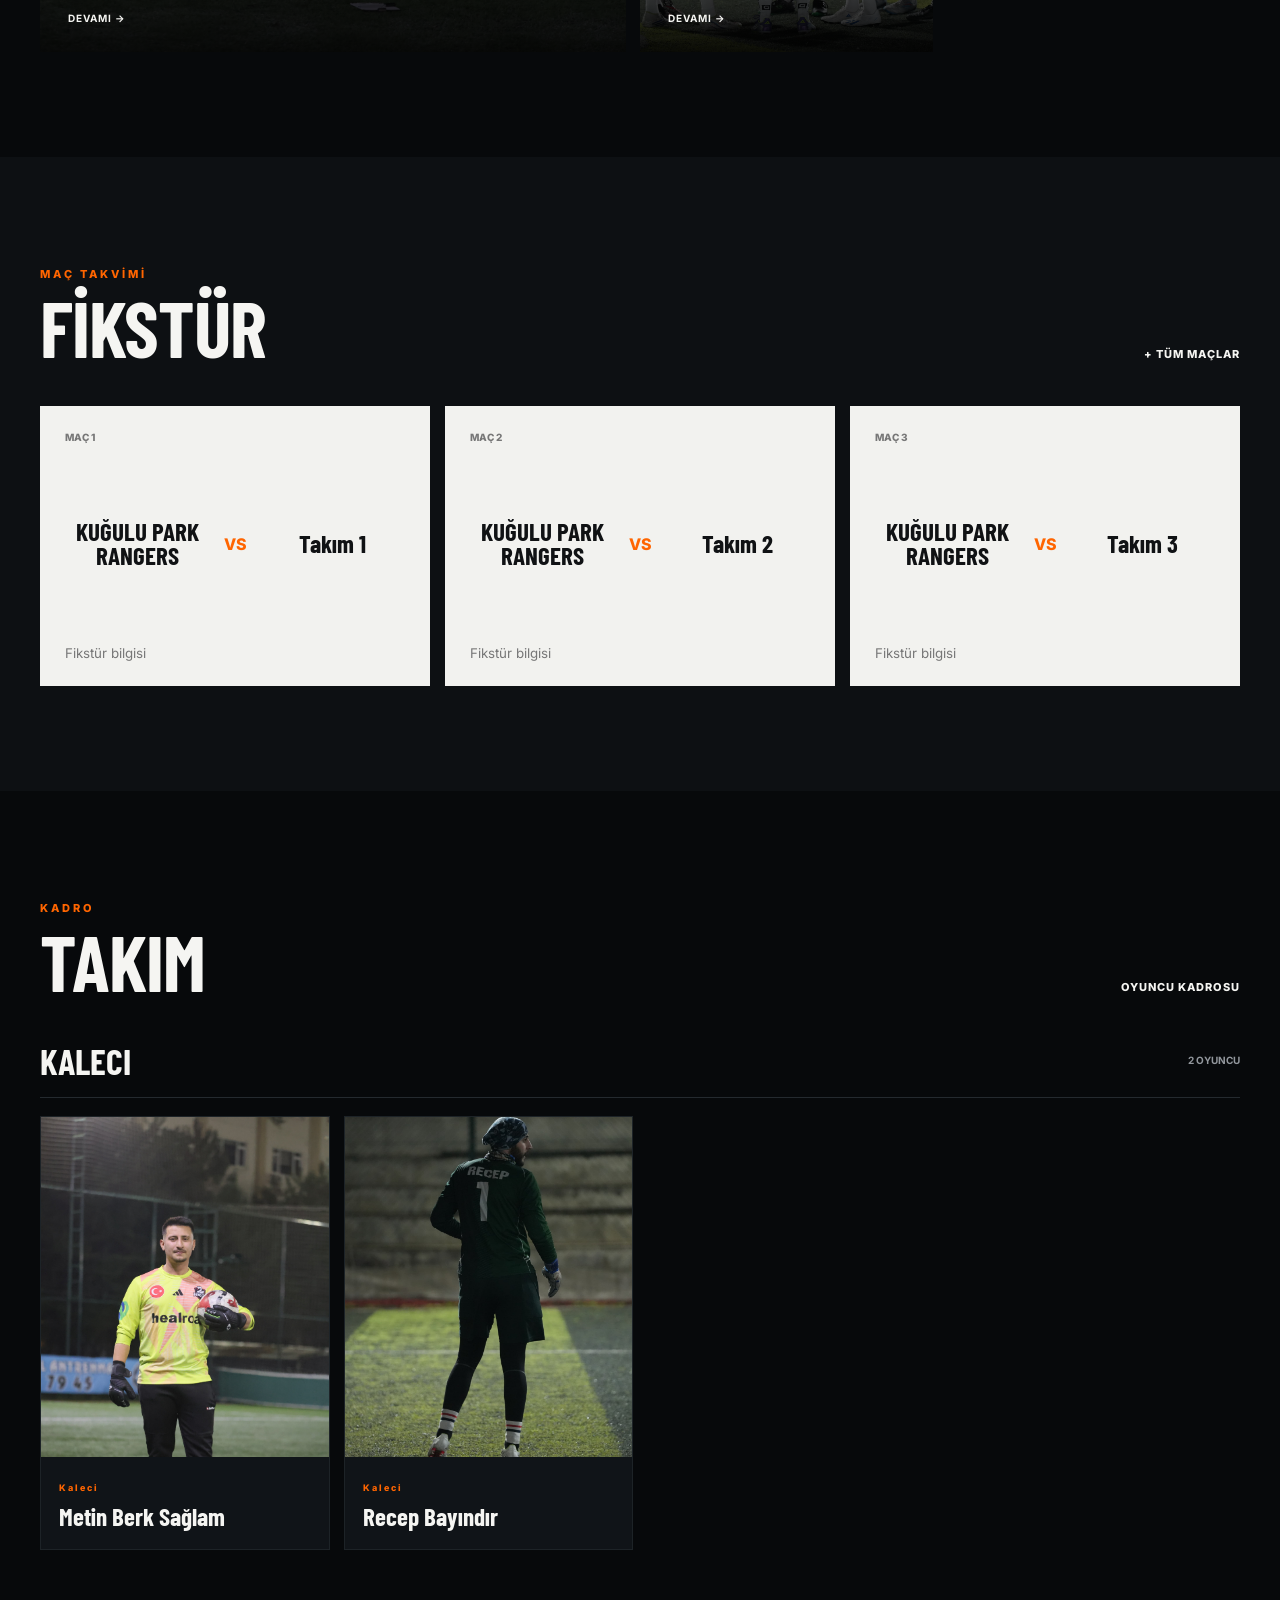
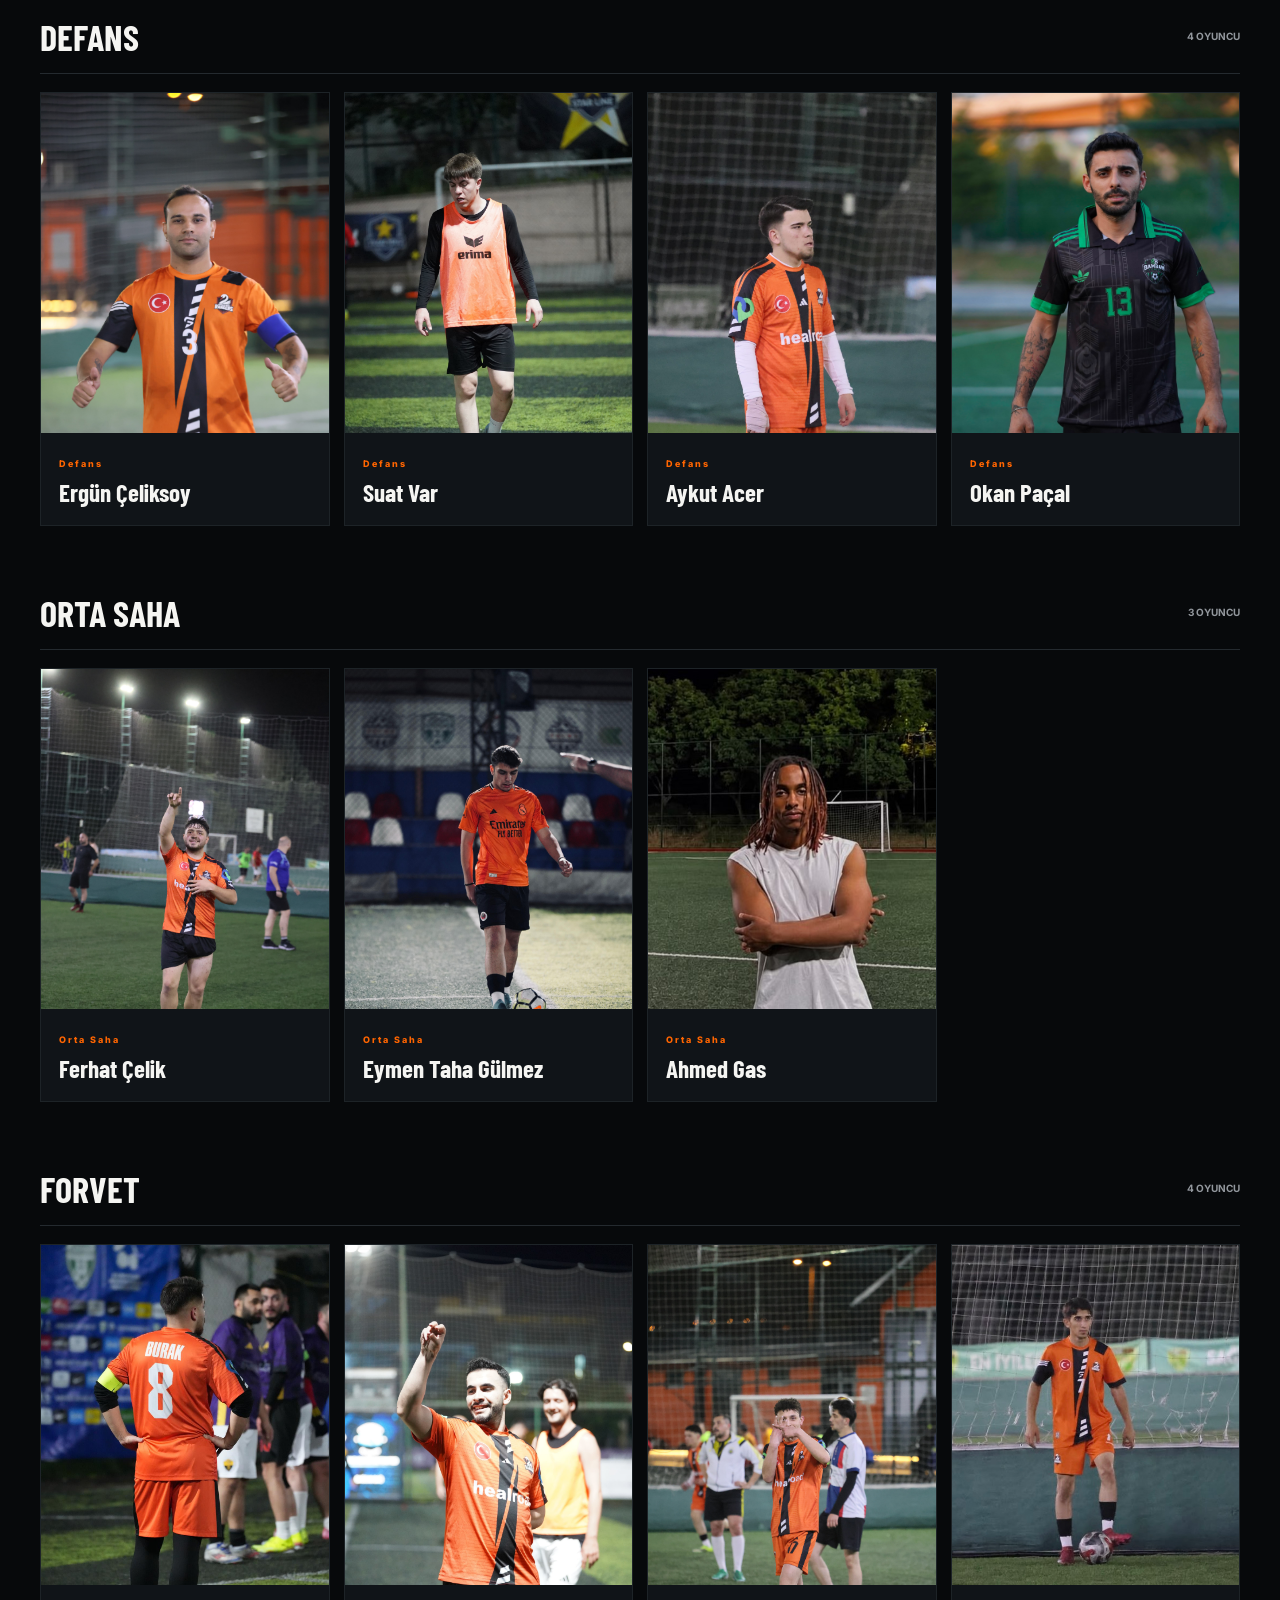
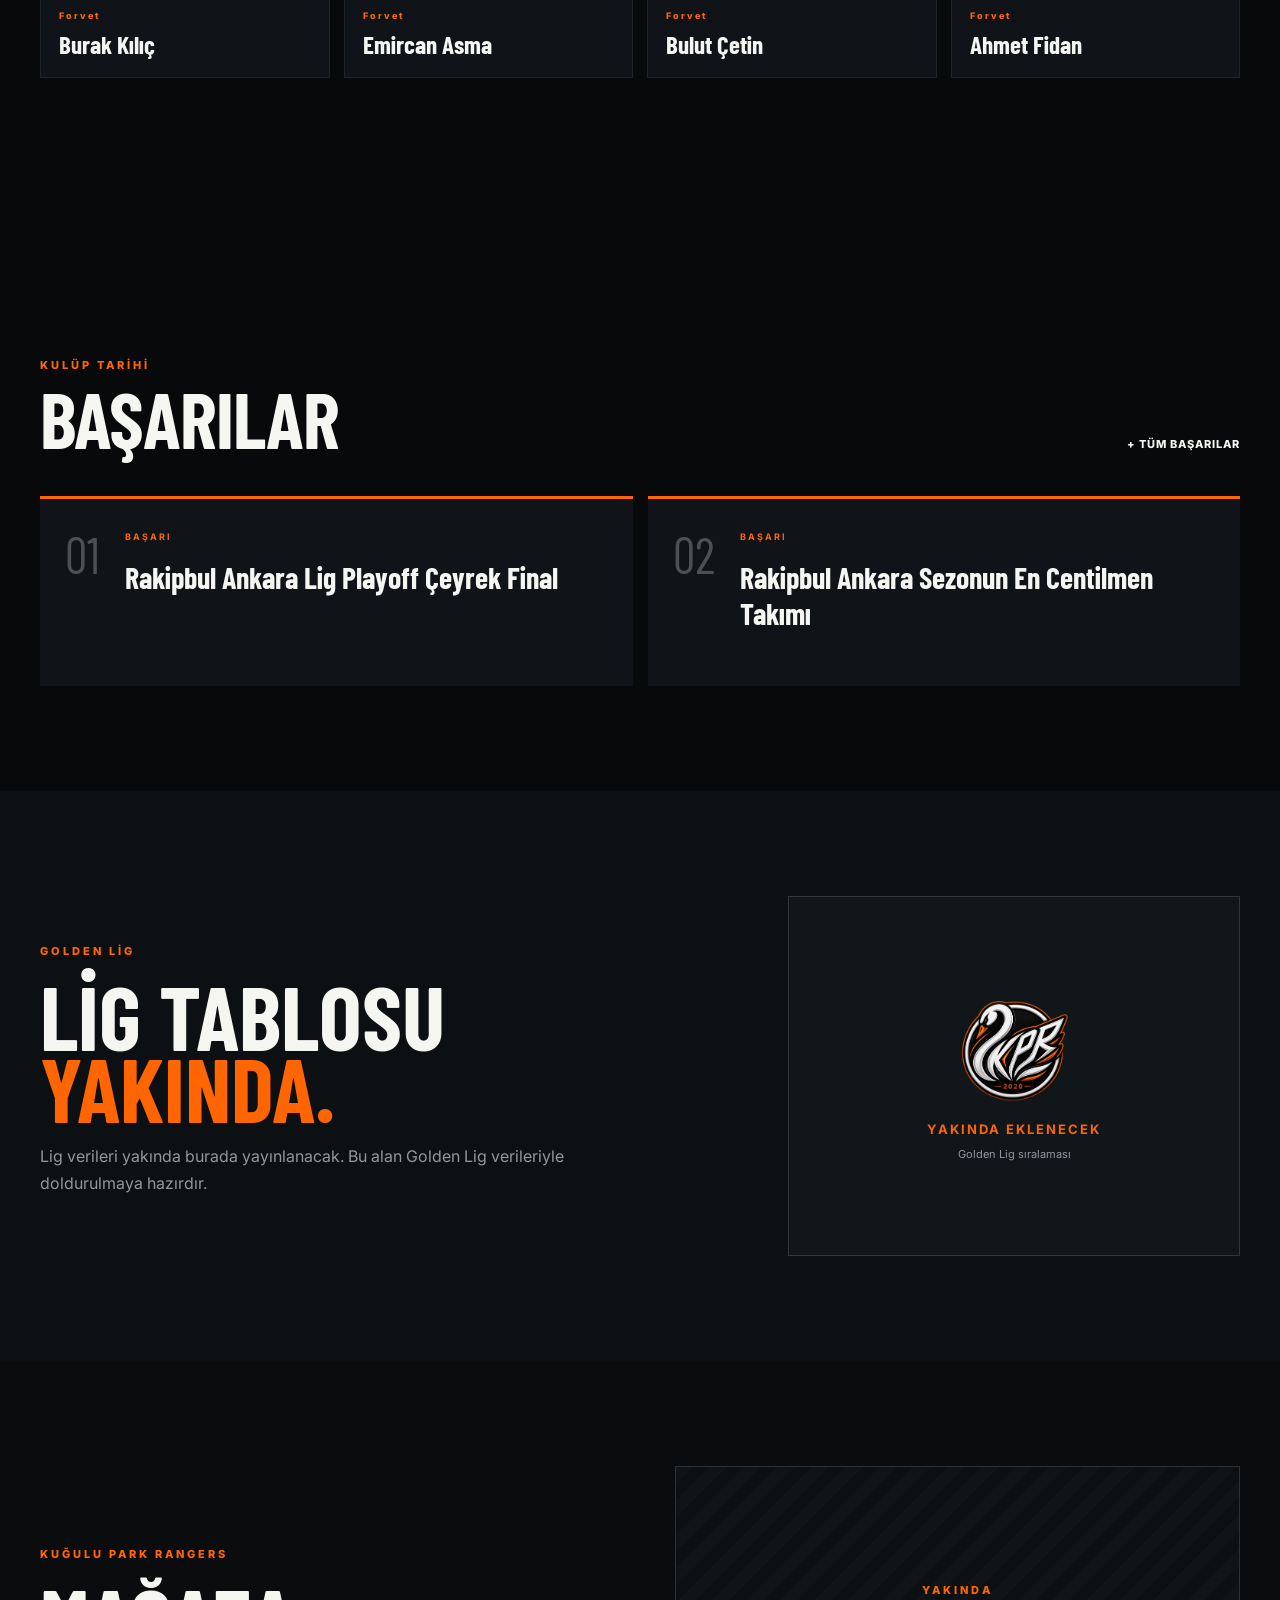
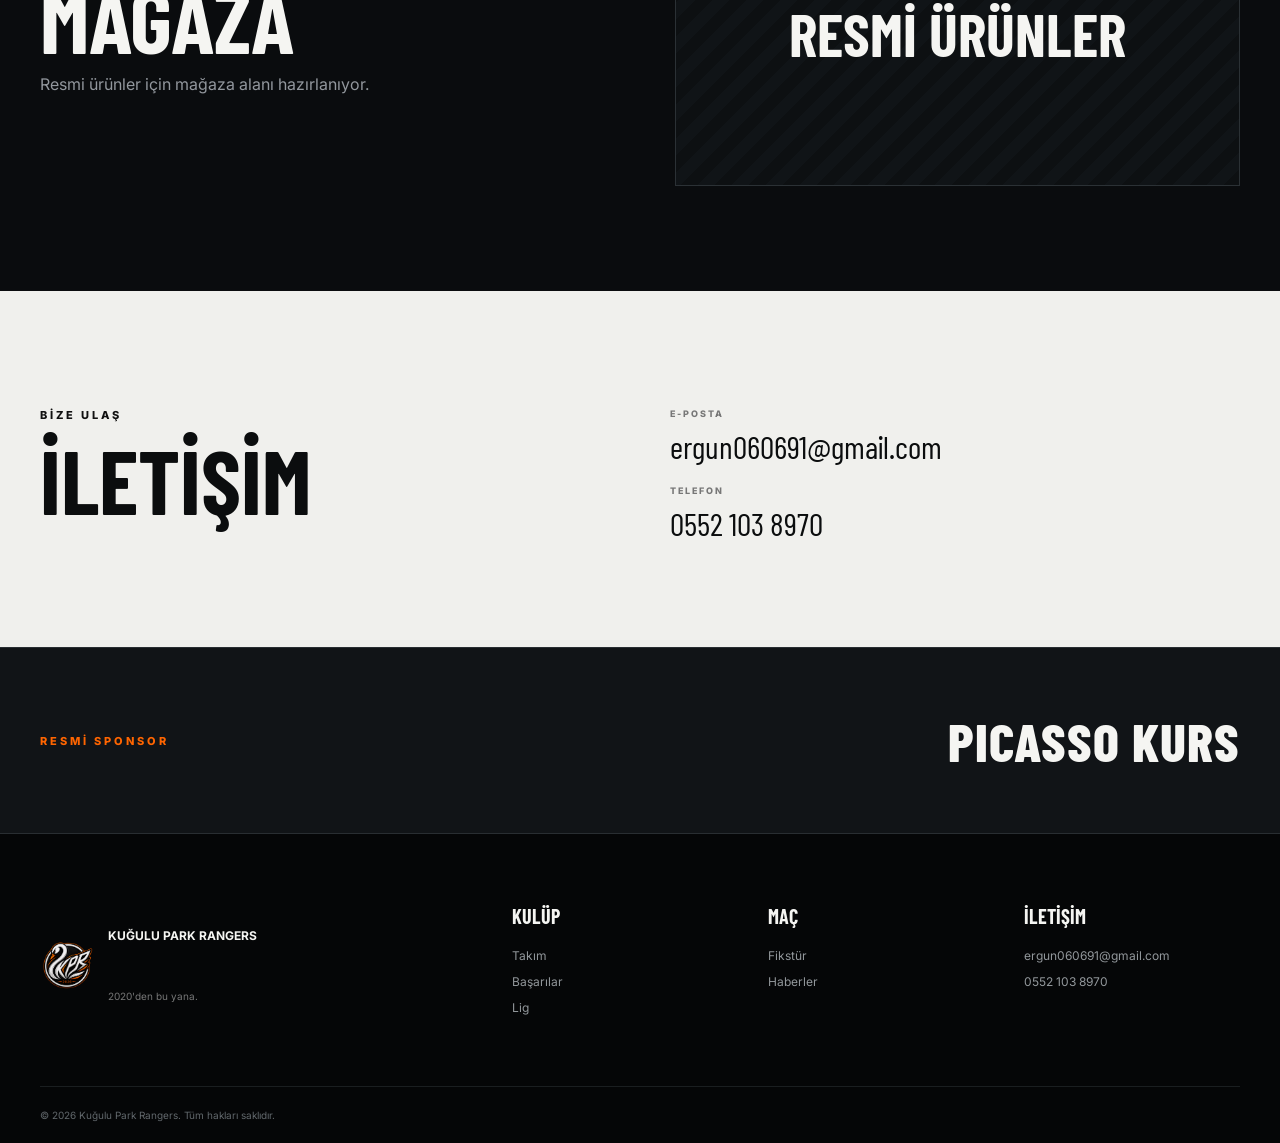
==== commit 8fb5ee26: "index final update" ====
--- a/index.html
+++ b/index.html
@@ -145,144 +145,98 @@
   <div class="wrap copyright">© 2026 Kuğulu Park Rangers. Tüm hakları saklıdır.</div>
 </footer>
 
-<!-- SİTENİN ORİJİNAL JS DOSYASI (Tüm materyal ve görselleri geri getirir) -->
 <script src="js/data.js"></script>
 <script src="js/app.js"></script>
 
-<!-- SUPABASE CANLI SENKRONİZASYON SCRIPT'İ -->
 <script>
-"use strict";
-
-const SUPABASE_URL = "https://htzttiwasmvxibpzsdrw.supabase.co";
-const SUPABASE_KEY = "eyJhbGciOiJIUzI1NiIsInR5cCI6IkpXVCJ9.eyJpc3MiOiJzdXBhYmFzZSIsInJlZiI6Imh0enR0aXdhc212eGlicHpzZHJ3Iiwicm9sZSI6ImFub24iLCJpYXQiOjE3ODY0MzE1NTMsImV4cCI6MjEwMjAwNzU1M30.UfKM4Vxt3SBaGCFtweIsvTSOkzn7tNalMtsSYdchrgk";
-const TABLE_NAME = "site_data";
-
-function escapeHTML(v){
-  return String(v ?? "").replace(/[&<>"']/g, c => ({
-    "&":"&amp;", "<":"&lt;", ">":"&gt;", '"':"&quot;", "'":"&#039;"
-  }[c]));
-}
-
-async function fetchSiteData(){
-  try {
-    const res = await fetch(`${SUPABASE_URL}/rest/v1/${TABLE_NAME}?id=eq.1&select=*`, {
-      cache: "no-store",
-      headers: {
-        "apikey": SUPABASE_KEY,
-        "Authorization": "Bearer " + SUPABASE_KEY,
-        "Accept": "application/json"
-      }
+(function() {
+  "use strict";
+
+  var SB_URL = "https://htzttiwasmvxibpzsdrw.supabase.co";
+  var SB_KEY = "eyJhbGciOiJIUzI1NiIsInR5cCI6IkpXVCJ9.eyJpc3MiOiJzdXBhYmFzZSIsInJlZiI6Imh0enR0aXdhc212eGlicHpzZHJ3Iiwicm9sZSI6ImFub24iLCJpYXQiOjE3ODY0MzE1NTMsImV4cCI6MjEwMjAwNzU1M30.UfKM4Vxt3SBaGCFtweIsvTSOkzn7tNalMtsSYdchrgk";
+
+  function esc(v){
+    return String(v ?? "").replace(/[&<>"']/g, function(c) {
+      return { "&":"&amp;", "<":"&lt;", ">":"&gt;", '"':"&quot;", "'":"&#039;" }[c];
     });
-    if(!res.ok) throw new Error("Veri okunamadı");
-    const rows = await res.json();
-    if(Array.isArray(rows) && rows.length > 0 && rows[0].data){
-      renderSiteData(rows[0].data);
-    }
-  } catch(e) {
-    console.error("Supabase canlı veri yükleme hatası:", e);
   }
-}
-
-function renderSiteData(data){
-  if(!data) return;
-
-  // 1. KULÜP VE İLETİŞİM BİLGİLERİ (Panelde değişirse anında günceller)
-  if(data.club){
-    const c = data.club;
-    if(c.name) document.querySelectorAll("#club-hero-name, #ticker-name, #footer-club-name").forEach(el => el.textContent = c.name);
-    if(c.founded){
-      document.querySelectorAll("#club-hero-founded, #club-stamp-founded, #ticker-founded").forEach(el => el.textContent = c.founded);
-      const fEl = document.getElementById("footer-club-founded");
-      if(fEl) fEl.textContent = `${c.founded}'den bu yana.`;
-    }
-    if(c.sponsor){
-      const sEl = document.getElementById("sponsor-name");
-      if(sEl) sEl.textContent = c.sponsor;
-    }
-    if(c.email){
-      document.querySelectorAll("#contact-email, #footer-email").forEach(el => {
-        el.textContent = c.email;
-        el.href = "mailto:" + c.email;
+
+  async function syncLive() {
+    try {
+      var res = await fetch(SB_URL + "/rest/v1/site_data?id=eq.1&select=*", {
+        cache: "no-store",
+        headers: { "apikey": SB_KEY, "Authorization": "Bearer " + SB_KEY, "Accept": "application/json" }
       });
-    }
-    if(c.phone){
-      document.querySelectorAll("#contact-phone, #footer-phone").forEach(el => {
-        el.textContent = c.phone;
-        el.href = "tel:" + c.phone.replace(/\s+/g, "");
-      });
-    }
+      if(!res.ok) return;
+      var rows = await res.json();
+      if(!Array.isArray(rows) || !rows.length || !rows[0].data) return;
+      var data = rows[0].data;
+
+      if(data.club){
+        var c = data.club;
+        if(c.name) document.querySelectorAll("#club-hero-name, #ticker-name, #footer-club-name").forEach(function(el){ el.textContent = c.name; });
+        if(c.founded){
+          document.querySelectorAll("#club-hero-founded, #club-stamp-founded, #ticker-founded").forEach(function(el){ el.textContent = c.founded; });
+          var fEl = document.getElementById("footer-club-founded");
+          if(fEl) fEl.textContent = c.founded + "'den bu yana.";
+        }
+        if(c.sponsor){
+          var sEl = document.getElementById("sponsor-name");
+          if(sEl) sEl.textContent = c.sponsor;
+        }
+        if(c.email){
+          document.querySelectorAll("#contact-email, #footer-email").forEach(function(el){ el.textContent = c.email; el.href = "mailto:" + c.email; });
+        }
+        if(c.phone){
+          document.querySelectorAll("#contact-phone, #footer-phone").forEach(function(el){ el.textContent = c.phone; el.href = "tel:" + c.phone.replace(/\s+/g, ""); });
+        }
+      }
+
+      if(Array.isArray(data.news) && data.news.length > 0){
+        var newsBox = document.getElementById("news-grid");
+        if(newsBox){
+          newsBox.innerHTML = data.news.map(function(n){
+            return '<article class="news-card"><div class="news-img"><img src="' + esc(n.image || 'assets/logo/logo.png') + '" alt="' + esc(n.title) + '"></div><div class="news-body"><div class="news-meta"><span>' + esc(n.tag || 'Kulüp') + '</span><time>' + esc(n.date || '') + '</time></div>3<h3>' + esc(n.title) + '</h3>' + (n.content ? '<p>' + esc(n.content) + '</p>' : '') + '</div></article>';
+          }).join("");
+        }
+      }
+
+      if(Array.isArray(data.fixtures) && data.fixtures.length > 0){
+        var fixBox = document.getElementById("fixtures");
+        if(fixBox){
+          fixBox.innerHTML = data.fixtures.map(function(f){
+            var home = typeof f === "string" ? f : (f.home || "Kuğulu Park Rangers");
+            var away = typeof f === "string" ? "" : (f.away || "");
+            var date = typeof f === "object" ? (f.date || "") : "";
+            var time = typeof f === "object" ? (f.time || "") : "";
+            return '<div class="fixture-card"><div class="fixture-date"><span>' + esc(date) + '</span><b>' + esc(time) + '</b></div><div class="fixture-teams"><span class="team">' + esc(home) + '</span><span class="vs">VS</span><span class="team">' + esc(away) + '</span></div></div>';
+          }).join("");
+        }
+      }
+
+      if(Array.isArray(data.players) && data.players.length > 0){
+        var squadBox = document.getElementById("squads");
+        if(squadBox){
+          var posOrder = ["Kaleci", "Defans", "Orta Saha", "Forvet"];
+          var html = "";
+          posOrder.forEach(function(pos){
+            var group = data.players.filter(function(p){ return p.position === pos; });
+            if(group.length > 0){
+              html += '<div class="squad-group"><h3 class="squad-pos-title">' + esc(pos.toUpperCase()) + '</h3><div class="team-grid">';
+              html += group.map(function(p){
+                return '<div class="player-card"><div class="player-img"><img src="' + esc(p.image || 'assets/logo/logo.png') + '" alt="' + esc(p.name) + '"></div><div class="player-info"><span class="player-num">' + esc(p.number || '') + '</span><strong>' + esc(p.name) + '</strong><small>' + esc(p.position) + '</small></div></div>';
+              }).join("");
+              html += '</div></div>';
+            }
+          });
+          squadBox.innerHTML = html;
+        }
+      }
+    } catch(e) {}
   }
 
-  // 2. HABERLER (Panelde dolu haber varsa günceller)
-  if(Array.isArray(data.news) && data.news.length > 0){
-    const newsBox = document.getElementById("news-grid");
-    if(newsBox){
-      newsBox.innerHTML = data.news.map(n => `
-        <article class="news-card">
-          <div class="news-img"><img src="${escapeHTML(n.image || 'assets/logo/logo.png')}" alt="${escapeHTML(n.title)}"></div>
-          <div class="news-body">
-            <div class="news-meta"><span>${escapeHTML(n.tag || 'Kulüp')}</span><time>${escapeHTML(n.date || '')}</time></div>
-            <h3>${escapeHTML(n.title)}</h3>
-            ${n.content ? `<p>${escapeHTML(n.content)}</p>` : ''}
-          </div>
-        </article>
-      `).join("");
-    }
-  }
-
-  // 3. FİKSTÜR (Panelde dolu fikstür varsa günceller)
-  if(Array.isArray(data.fixtures) && data.fixtures.length > 0){
-    const fixBox = document.getElementById("fixtures");
-    if(fixBox){
-      fixBox.innerHTML = data.fixtures.map(f => {
-        const home = typeof f === "string" ? f : (f.home || "Kuğulu Park Rangers");
-        const away = typeof f === "string" ? "" : (f.away || "");
-        const date = typeof f === "object" ? (f.date || "") : "";
-        const time = typeof f === "object" ? (f.time || "") : "";
-        return `
-          <div class="fixture-card">
-            <div class="fixture-date"><span>${escapeHTML(date)}</span><b>${escapeHTML(time)}</b></div>
-            <div class="fixture-teams">
-              <span class="team">${escapeHTML(home)}</span>
-              <span class="vs">VS</span>
-              <span class="team">${escapeHTML(away)}</span>
-            </div>
-          </div>
-        `;
-      }).join("");
-    }
-  }
-
-  // 4. OYUNCULAR (Panelde oyuncu eklendiyse günceller)
-  if(Array.isArray(data.players) && data.players.length > 0){
-    const squadBox = document.getElementById("squads");
-    if(squadBox){
-      const posOrder = ["Kaleci", "Defans", "Orta Saha", "Forvet"];
-      let html = "";
-      posOrder.forEach(pos => {
-        const group = data.players.filter(p => p.position === pos);
-        if(group.length > 0){
-          html += `<div class="squad-group"><h3 class="squad-pos-title">${escapeHTML(pos.toUpperCase())}</h3><div class="team-grid">`;
-          html += group.map(p => `
-            <div class="player-card">
-              <div class="player-img"><img src="${escapeHTML(p.image || 'assets/logo/logo.png')}" alt="${escapeHTML(p.name)}"></div>
-              <div class="player-info">
-                <span class="player-num">${escapeHTML(p.number || '')}</span>
-                <strong>${escapeHTML(p.name)}</strong>
-                <small>${escapeHTML(p.position)}</small>
-              </div>
-            </div>
-          `).join("");
-          html += `</div></div>`;
-        }
-      });
-      squadBox.innerHTML = html;
-    }
-  }
-}
-
-// Sayfa yüklendiğinde Supabase'den canlı veriyi çek
-window.addEventListener("DOMContentLoaded", fetchSiteData);
+  window.addEventListener("DOMContentLoaded", syncLive);
+})();
 </script>
 </body>
 </html>
